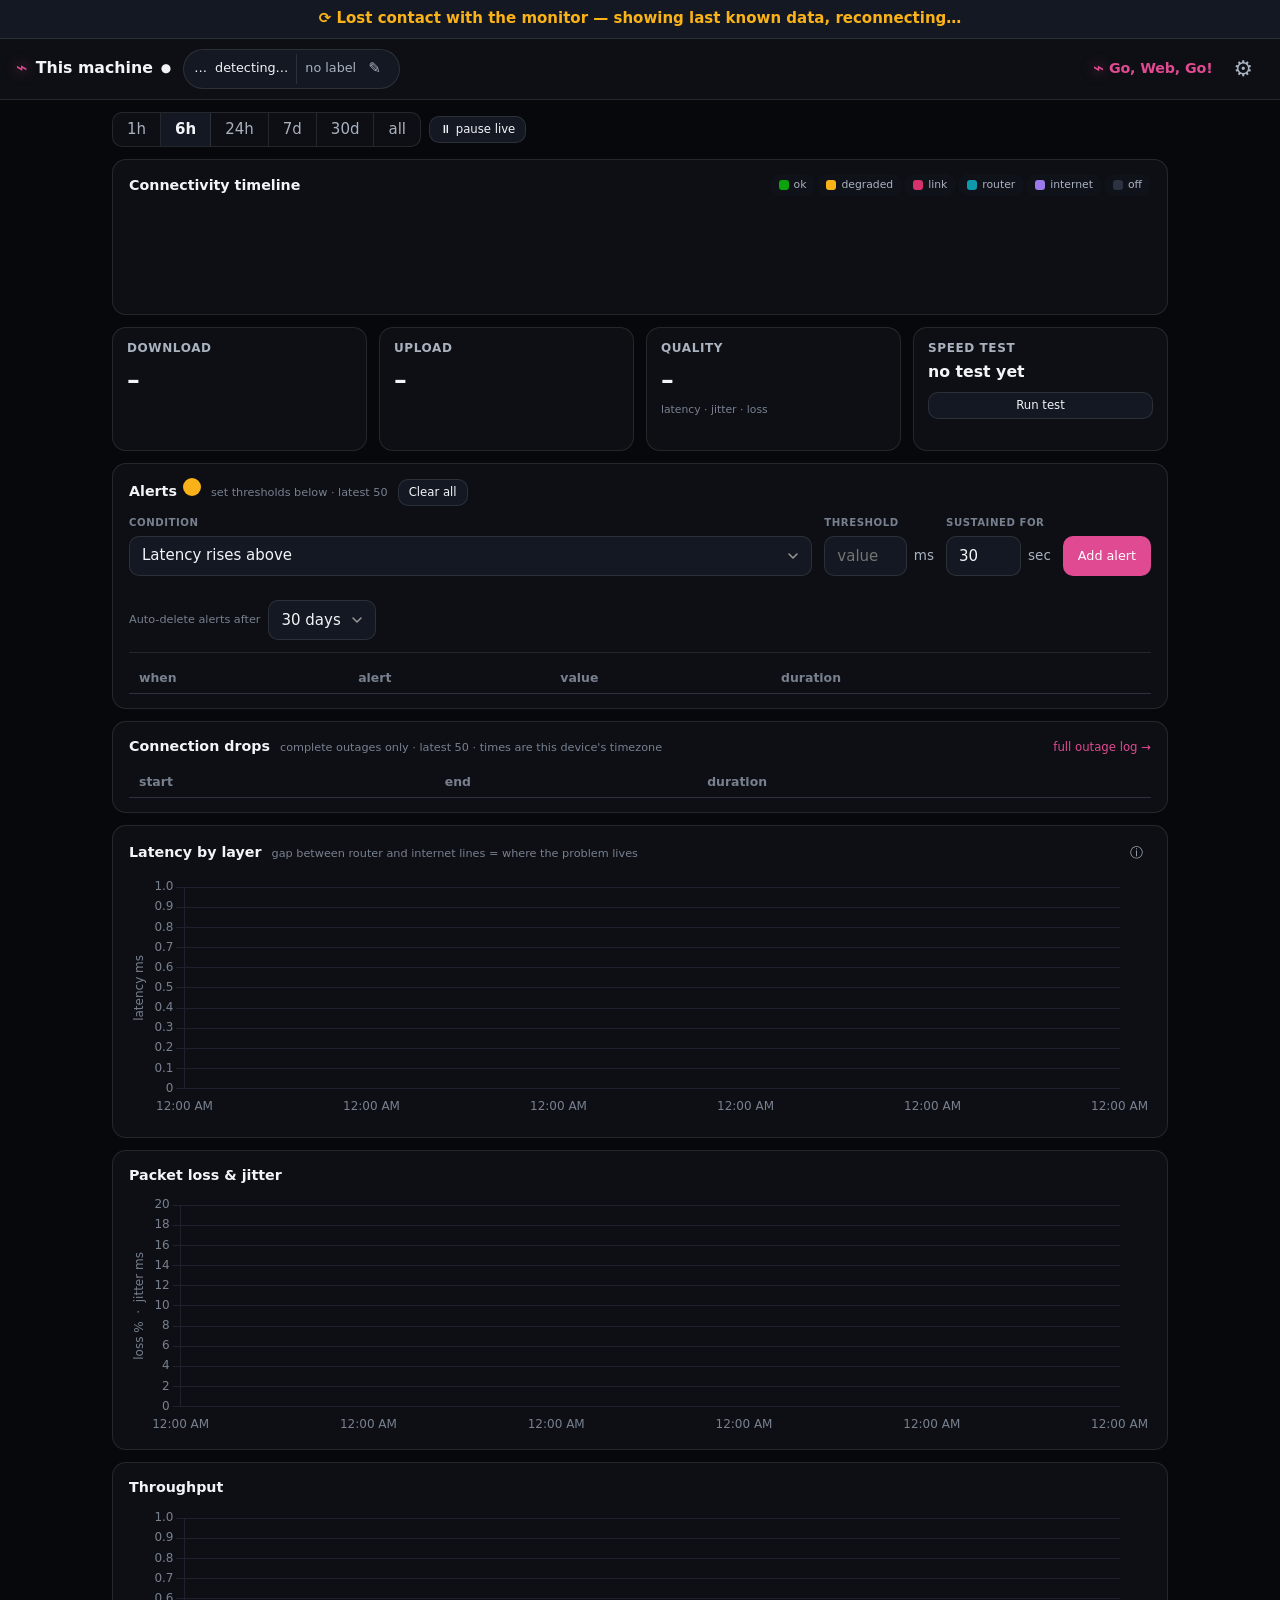
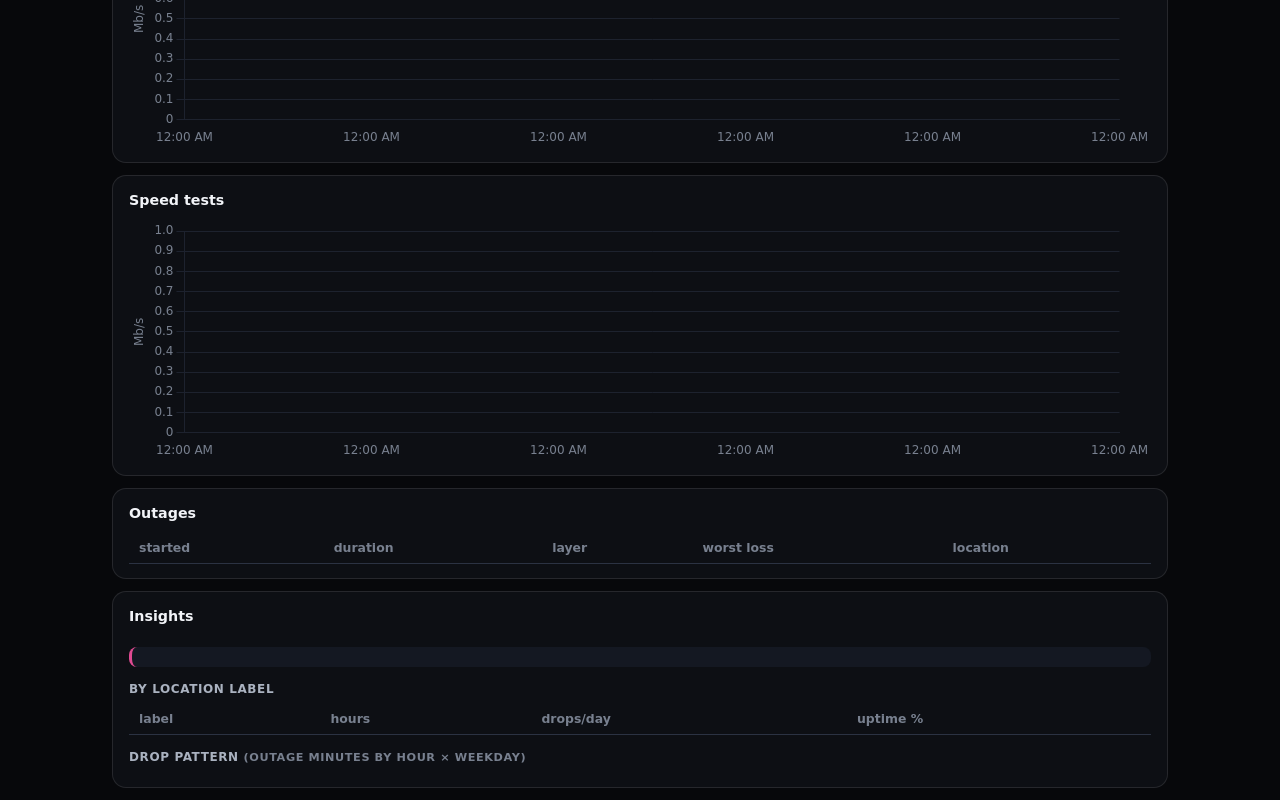
==== static/index.html @ 20418af7 "Go, Web, Go! — home network monitor Self-hosted FastAPI + SQLite monitor with a live SSE dashboard: " ====
<!DOCTYPE html>
<html lang="en">
<head>
<meta charset="utf-8">
<meta name="viewport" content="width=device-width, initial-scale=1">
<title>Go, Web, Go!</title>
<link rel="manifest" href="manifest.webmanifest">
<link rel="icon" id="favicon" href="icon.svg" type="image/svg+xml">
<link rel="stylesheet" href="themes.css?v=2">
<link rel="stylesheet" href="style.css?v=16">
</head>
<body>
<div id="pausedBanner" class="paused-banner" hidden>
  ⏸ Monitoring is <strong>paused</strong> — no data is being recorded.
  <button class="btn btn-small" data-act="resume">Resume</button>
</div>
<div id="reconnectBanner" class="reconnect-banner" hidden>
  ⟳ Lost contact with the monitor — showing last known data, reconnecting…
</div>

<header class="topbar">
  <div class="brand">
    <a class="brand-link" href="index.html" aria-label="Dashboard home">
      <span class="logo" aria-hidden="true">⌁</span>
      <h1 id="machineName">This machine</h1>
    </a>
    <span id="monState" class="mon-state" role="status" aria-live="polite">●</span>
  </div>
  <div class="conn-badge" id="connBadge">
    <span id="connIcon" aria-hidden="true">…</span>
    <span id="connName">detecting…</span>
    <span class="label-chip" id="labelChip">
      <span id="labelText">no label</span>
      <button id="editLabel" class="icon-btn" title="Change location label"
              aria-label="Change location label">✎</button>
    </span>
  </div>
  <div class="top-actions">
    <span class="app-name">Go,&nbsp;Web,&nbsp;Go!</span>
    <select id="peerSwitch" class="peer-switch" hidden
            aria-label="Switch machine"></select>
    <button id="settingsBtn" class="icon-btn" aria-label="Settings">⚙</button>
  </div>
</header>

<main>
  <nav class="rangebar" aria-label="Time range">
    <div class="range-buttons" role="group">
      <button data-range="3600">1h</button>
      <button data-range="21600" class="active">6h</button>
      <button data-range="86400">24h</button>
      <button data-range="604800">7d</button>
      <button data-range="2592000">30d</button>
      <button data-range="all">all</button>
    </div>
    <button id="liveToggle" class="btn btn-small" aria-pressed="true">⏸ pause live</button>
  </nav>

  <section class="card" aria-label="Connectivity timeline">
    <div class="card-head">
      <h2>Connectivity timeline</h2>
      <div class="tl-legend" role="group" aria-label="Timeline key — tap an item for its meaning">
        <button data-tip="Healthy: the internet was reachable."
          ><i class="sw" style="background:var(--ok)"></i>ok</button>
        <button data-tip="Degraded: still connected, but with heavy packet loss or very high latency — calls and games suffer."
          ><i class="sw" style="background:var(--warn)"></i>degraded</button>
        <button data-tip="Link outage: this machine's own connection hardware went down — ethernet cable, dock, adapter, or WiFi radio. Not the ISP's fault."
          ><i class="sw" style="background:var(--lay-link)"></i>link</button>
        <button data-tip="Router outage: the machine's link was fine but your router/LAN stopped answering — reboot the router territory."
          ><i class="sw" style="background:var(--lay-lan)"></i>router</button>
        <button data-tip="Internet outage: your router was fine but nothing beyond it responded — the ISP's problem."
          ><i class="sw" style="background:var(--lay-inet)"></i>internet</button>
        <button data-tip="Off: monitoring was paused or the machine was shut down — no data recorded."
          ><i class="sw" style="background:var(--idle)"></i>off</button>
      </div>
    </div>
    <p id="legendTip" class="legend-tip" role="status" hidden></p>
    <canvas id="timeline" class="timeline" height="64"></canvas>
    <div id="labelBands" class="label-bands" aria-hidden="true"></div>
    <p id="timelineSummary" class="chart-summary"></p>
    <div id="drillin" class="drillin" hidden></div>
  </section>

  <section class="tiles" aria-label="Live status">
    <div class="tile">
      <h3>Download</h3>
      <div class="big" id="dlNow">–</div>
      <canvas class="spark" id="sparkDl" width="220" height="36"></canvas>
    </div>
    <div class="tile">
      <h3>Upload</h3>
      <div class="big" id="ulNow">–</div>
      <canvas class="spark" id="sparkUl" width="220" height="36"></canvas>
    </div>
    <div class="tile">
      <h3>Quality</h3>
      <div class="big" id="quality">–</div>
      <div class="sub" id="qualitySub">latency · jitter · loss</div>
    </div>
    <div class="tile">
      <h3>Speed test</h3>
      <div class="med" id="lastSpeed">no test yet</div>
      <div class="sub" id="lastSpeedSub"></div>
      <button id="runSpeed" class="btn btn-small">Run test</button>
    </div>
  </section>

  <section class="card" aria-label="Alerts">
    <div class="card-head">
      <h2>Alerts<span id="alertBadge" class="alert-badge" hidden></span></h2>
      <span class="hint" id="alertsHint">set thresholds below · latest 50</span>
      <button class="btn btn-small" id="clearAlerts" hidden>Clear all</button>
    </div>
    <div class="alert-config">
      <div class="alert-form" role="group" aria-label="New alert rule">
        <div class="af-field af-metric">
          <label class="af-label" for="alertMetric">Condition</label>
          <select id="alertMetric">
            <option value="latency_ms">Latency rises above</option>
            <option value="loss_pct">Packet loss rises above</option>
            <option value="quality">Quality drops below</option>
            <option value="speedtest_down">Speed-test download below</option>
            <option value="speedtest_up">Speed-test upload below</option>
          </select>
        </div>
        <div class="af-field">
          <label class="af-label" for="alertThreshold">Threshold</label>
          <div class="af-inline">
            <input id="alertThreshold" type="number" min="0" step="any"
                   placeholder="value">
            <span id="alertUnit" class="af-unit">ms</span>
          </div>
        </div>
        <div class="af-field" id="alertForWrap">
          <label class="af-label" for="alertDuration">Sustained for</label>
          <div class="af-inline">
            <input id="alertDuration" type="number" min="0" step="1" value="30">
            <span class="af-unit">sec</span>
          </div>
        </div>
        <button class="btn btn-primary af-add" id="addAlert">Add alert</button>
      </div>
      <p id="alertAddErr" class="err"></p>
      <div id="alertRules" class="alert-rules"></div>
      <div class="row alert-retention-row">
        <label class="hint" for="alertRetention">Auto-delete alerts after</label>
        <select id="alertRetention" aria-label="Alert retention">
          <option value="30">30 days</option>
          <option value="60">60 days</option>
          <option value="90">90 days</option>
          <option value="0">Never</option>
        </select>
      </div>
    </div>
    <div class="table-scroll drops-scroll">
      <table id="alertTable">
        <thead><tr><th>when</th><th>alert</th><th>value</th>
          <th>duration</th><th></th></tr></thead>
        <tbody></tbody>
      </table>
    </div>
  </section>

  <section class="card" aria-label="Connection drop log">
    <div class="card-head">
      <h2>Connection drops</h2>
      <span class="hint">complete outages only · latest 50 · times are this
        device's timezone</span>
      <a class="log-link" href="logs.html">full outage log →</a>
    </div>
    <div class="table-scroll drops-scroll">
      <table id="dropTable">
        <thead><tr><th>start</th><th>end</th><th>duration</th></tr></thead>
        <tbody></tbody>
      </table>
    </div>
  </section>

  <section class="card chart-card">
    <div class="card-head"><h2>Latency by layer</h2>
      <span class="hint">gap between router and internet lines = where the problem lives</span>
      <button id="latInfo" class="icon-btn info-btn" aria-expanded="false"
              aria-label="What do these lines mean?">ⓘ</button>
    </div>
    <div id="latTip" class="legend-tip" hidden>
      Each line is a ping target checked every few seconds, one per network
      layer:<br>
      <strong>router</strong> — your own router, the first hop; trouble here
      means the problem is inside your home (cable, dock, WiFi, router).<br>
      <strong>1.1.1.1 / 8.8.8.8</strong> — Cloudflare's and Google's public
      servers, two independent anchors out on the internet.<br>
      <strong>ISP hop</strong> — the first router <em>past</em> yours, inside
      your ISP's network (found automatically with a traceroute).<br>
      Reading it: lines bunched together = healthy. Internet lines high or
      gapped while the router line stays low = the problem is beyond your
      home, at the ISP.
    </div>
    <div class="chart-wrap"><canvas id="latChart"></canvas></div>
    <p id="latSummary" class="chart-summary"></p>
  </section>

  <section class="card chart-card">
    <div class="card-head"><h2>Packet loss &amp; jitter</h2></div>
    <div class="chart-wrap"><canvas id="lossChart"></canvas></div>
  </section>

  <section class="card chart-card">
    <div class="card-head"><h2>Throughput</h2></div>
    <div class="chart-wrap"><canvas id="tpChart"></canvas></div>
  </section>

  <section class="card chart-card">
    <div class="card-head"><h2>Speed tests</h2></div>
    <div class="chart-wrap"><canvas id="stChart"></canvas></div>
  </section>

  <section class="card">
    <div class="card-head"><h2>Outages</h2></div>
    <div class="table-scroll">
      <table id="outageTable">
        <thead><tr><th>started</th><th>duration</th><th>layer</th>
          <th>worst loss</th><th>location</th></tr></thead>
        <tbody></tbody>
      </table>
    </div>
  </section>

  <section class="card" aria-label="Insights">
    <div class="card-head"><h2>Insights</h2></div>
    <div class="stat-tiles" id="statTiles"></div>
    <p id="verdict" class="verdict"></p>
    <h3 class="sub-h">By location label</h3>
    <div class="table-scroll">
      <table id="labelTable">
        <thead><tr><th>label</th><th>hours</th><th>drops/day</th>
          <th>uptime %</th></tr></thead>
        <tbody></tbody>
      </table>
    </div>
    <h3 class="sub-h">Drop pattern <span class="hint">(outage minutes by hour × weekday)</span></h3>
    <div id="heatmap" class="heatmap" role="img"
         aria-label="Outage heatmap by hour and weekday"></div>
  </section>
</main>

<aside id="drawer" class="drawer" hidden aria-label="Settings">
  <div class="drawer-head">
    <h2>Settings</h2>
    <button id="closeDrawer" class="icon-btn" aria-label="Close settings">✕</button>
  </div>
  <div class="drawer-body">
    <h3>Theme</h3>
    <div class="theme-pick" role="group" aria-label="Theme">
      <button data-theme="neon">Neon Rink</button>
      <button data-theme="midnight">Midnight</button>
      <button data-theme="daylight">Daylight Glow</button>
    </div>
    <h3>Speed unit</h3>
    <div class="row">
      <select id="unitSelect" aria-label="Speed unit">
        <option value="Kbps">Kbps (kilobits/s)</option>
        <option value="Mbps">Mbps (megabits/s)</option>
        <option value="Gbps">Gbps (gigabits/s)</option>
      </select>
      <span class="hint">used for every speed shown</span>
    </div>
    <h3>Monitoring</h3>
    <div class="row">
      <button class="btn" id="monToggle" aria-live="polite">…</button>
    </div>
    <h3>Add a note</h3>
    <div class="row">
      <input id="noteText" type="text" maxlength="500"
             placeholder="e.g. swapped ethernet cable">
      <button class="btn" id="addNote">Add</button>
    </div>
    <h3>Export</h3>
    <div class="row">
      <a class="btn" id="expOutages" href="#" download>Outages CSV</a>
      <a class="btn" id="expSpeed" href="#" download>Speedtests CSV</a>
      <a class="btn" id="expPings" href="#" download>Pings CSV</a>
    </div>
    <h3>Security</h3>
    <div id="securityPanel" class="diag">checking…</div>
    <div class="row" id="securityActions">
      <button class="btn" id="changePin">Change passcode</button>
      <button class="btn" id="toggleAuth">…</button>
    </div>
    <p class="fineprint" id="securityMsg" role="status" aria-live="polite"></p>
    <h3>Diagnostics</h3>
    <div id="diagPanel" class="diag">checking adapter…</div>
    <h3>Danger zone</h3>
    <div class="row">
      <button class="btn btn-danger" id="clearData">Clear data in current
        range…</button>
    </div>
    <p class="fineprint" id="drawerFoot"></p>
  </div>
</aside>

<dialog id="labelDlg">
  <form method="dialog" id="labelForm">
    <h2>Where / how is this machine connected?</h2>
    <p class="fineprint">The label anchors to <strong>now</strong>: everything
      recorded from this moment on is tagged with it, until you set a
      different one. Past data keeps the label it was recorded under.</p>
    <p class="fineprint" id="labelCurrent"></p>
    <input id="labelInput" type="text" maxlength="80"
           placeholder="e.g. ethernet via dock in bedroom" required>
    <div id="labelQuick" class="quick-labels"></div>
    <div class="row">
      <button type="button" class="btn" data-dismiss>Cancel</button>
      <button class="btn btn-primary" value="ok">Set label</button>
    </div>
  </form>
</dialog>

<dialog id="loginDlg">
  <form method="dialog" id="loginForm">
    <h2>Enter passcode</h2>
    <p class="fineprint">This dashboard is passcode-protected. Enter the
      passcode to continue.</p>
    <input id="pin" type="password" inputmode="numeric" pattern="[0-9]*"
           autocomplete="current-password" placeholder="passcode" required>
    <p id="loginErr" class="err" role="alert"></p>
    <div class="row">
      <button class="btn btn-primary" id="loginGo" value="ok">Unlock</button>
    </div>
  </form>
</dialog>

<dialog id="pinDlg">
  <form method="dialog" id="pinForm">
    <h2 id="pinTitle">Change passcode</h2>
    <p class="fineprint" id="pinHint"></p>
    <input id="pinCurrent" type="password" inputmode="numeric" pattern="[0-9]*"
           placeholder="current passcode" hidden>
    <input id="pinNew" type="password" inputmode="numeric" pattern="[0-9]*"
           placeholder="new passcode (4+ digits)" required>
    <p id="pinErr" class="err" role="alert"></p>
    <div class="row">
      <button type="button" class="btn" data-dismiss>Cancel</button>
      <button class="btn btn-primary" id="pinGo" value="ok">Save</button>
    </div>
  </form>
</dialog>

<script src="chart.umd.js"></script>
<script src="favicon.js?v=2"></script>
<script src="app.js?v=15"></script>
</body>
</html>
---- static/themes.css ----
/* Three themes as CSS custom properties. Series palettes were validated with
   the dataviz six-checks script against each theme's own chart surface
   (lightness band, chroma floor, adjacent-pair CVD ΔE, 3:1 contrast). Series
   colors follow the entity: 1=router, 2=1.1.1.1, 3=8.8.8.8, 4=ISP hop,
   5=download, 6=upload. Status colors are reserved for states and never
   reused as series. */

:root, :root[data-theme="neon"] {
  color-scheme: dark;
  --page: #07080b;
  --surface: #0d0f14;
  --surface-2: #141822;
  --ink: #f2f4f8;
  --ink-2: #aab2c0;
  --muted: #78808f;
  --grid: #1d222e;
  --baseline: #2b3242;
  --border: rgba(255,255,255,0.10);
  --accent: #e04a92;

  --series-1: #2196d9;  /* router */
  --series-2: #e06a2b;  /* 1.1.1.1 */
  --series-3: #10a659;  /* 8.8.8.8 */
  --series-4: #e04a92;  /* ISP hop */
  --series-5: #b98a00;  /* download */
  --series-6: #9a79ea;  /* upload */

  --ok: #0ca30c;
  --warn: #fab219;
  --serious: #ec835a;
  --crit: #d03b3b;
  /* outage layer identities — deliberately away from the green/amber/red
     quality ramp (CVD-checked as a set with --ok/--warn) */
  --lay-link: #d6336c;  /* link outage: cable/dock/adapter/WiFi */
  --lay-lan: #1098ad;   /* router/LAN outage */
  --lay-inet: #9a79ea;  /* internet (ISP) outage */
  --idle: #2b3242;      /* not monitoring */
  --glow: 0 0 14px;
  /* scrollbar tint (Firefox solid fallback); recomputes per theme */
  --scrollbar: color-mix(in srgb, var(--accent) 55%, var(--page));
}

:root[data-theme="midnight"] {
  color-scheme: dark;
  --page: #0c0f1a;
  --surface: #141826;
  --surface-2: #1b2033;
  --ink: #e8ebf4;
  --ink-2: #a7aec4;
  --muted: #767d95;
  --grid: #222741;
  --baseline: #303755;
  --border: rgba(255,255,255,0.09);
  --accent: #5a7de0;

  --series-1: #28a396;
  --series-2: #5a7de0;
  --series-3: #b8892b;
  --series-4: #c76f8d;
  --series-5: #8f7fd6;
  --series-6: #4e9e5f;

  --ok: #0ca30c;
  --warn: #fab219;
  --serious: #ec835a;
  --crit: #d03b3b;
  --lay-link: #d6336c;
  --lay-lan: #279fb5;
  --lay-inet: #8f7fd6;
  --idle: #303755;
  --glow: none;
}

:root[data-theme="daylight"] {
  color-scheme: light;
  --page: #f4f2ec;
  --surface: #fdfbf7;
  --surface-2: #f1eee6;
  --ink: #17181c;
  --ink-2: #4d4f58;
  --muted: #85878f;
  --grid: #e6e3d9;
  --baseline: #c9c6bb;
  --border: rgba(20,20,25,0.12);
  --accent: #d63384;

  --series-1: #2a78d6;
  --series-2: #c4501b;
  --series-3: #0e8a4d;
  --series-4: #d63384;
  --series-5: #a06b00;
  --series-6: #7048c9;

  --ok: #0a8a0a;
  --warn: #c98500;
  --serious: #cf5a2a;
  --crit: #d03b3b;
  --lay-link: #c2255c;
  --lay-lan: #0b7285;
  --lay-inet: #7048c9;
  --idle: #d8d5ca;
  --glow: none;
}

@media (prefers-reduced-motion: reduce) {
  * { animation: none !important; transition: none !important; }
}
---- static/style.css ----
* { box-sizing: border-box; margin: 0; }

/* scrollbars: neon gradient, blended into the theme instead of Windows
   gray. Chrome/Edge get the gradient via ::-webkit-scrollbar; Firefox
   can't gradient scrollbars, so it gets a solid neon tint instead —
   setting scrollbar-color in Chrome would disable the gradient, hence
   the @supports split. */
@supports not selector(::-webkit-scrollbar) {
  html { scrollbar-color: var(--scrollbar) var(--page);
    scrollbar-width: thin; }
  .table-scroll, .drawer { scrollbar-color: var(--scrollbar) transparent;
    scrollbar-width: thin; }
}
::-webkit-scrollbar { width: 10px; height: 10px; }
::-webkit-scrollbar-track { background: transparent; }
::-webkit-scrollbar-thumb {
  background: linear-gradient(180deg, var(--accent),
                              var(--series-3)) padding-box;
  border-radius: 6px; border: 2px solid transparent;
}
::-webkit-scrollbar-thumb:horizontal {
  background: linear-gradient(90deg, var(--accent),
                              var(--series-3)) padding-box;
  border-radius: 6px; border: 2px solid transparent;
}
::-webkit-scrollbar-thumb:hover { background: var(--accent); }
::-webkit-scrollbar-corner { background: transparent; }

html { font: 15px/1.45 system-ui, -apple-system, "Segoe UI", sans-serif; }
body { background: var(--page); color: var(--ink); min-height: 100vh; }
h1 { font-size: 1.05rem; font-weight: 650; }
h2 { font-size: 0.95rem; font-weight: 650; }
h3 { font-size: 0.8rem; font-weight: 600; color: var(--ink-2);
     text-transform: uppercase; letter-spacing: 0.05em; }
button { font: inherit; color: inherit; cursor: pointer;
  -webkit-user-select: none; user-select: none; }
button:disabled { cursor: not-allowed; }

/* ------------------------------------------------------------- banners */
.paused-banner, .reconnect-banner {
  position: sticky; top: 0; z-index: 50; padding: 8px 16px;
  text-align: center; font-weight: 600;
}
.paused-banner { background: var(--warn); color: #1a1400; }
.reconnect-banner { background: var(--surface-2); color: var(--warn);
  border-bottom: 1px solid var(--border); }

/* ------------------------------------------------------------- topbar */
.topbar {
  display: flex; align-items: center; gap: 12px; flex-wrap: wrap;
  padding: 10px 16px; background: var(--surface);
  border-bottom: 1px solid var(--border);
  position: sticky; top: 0; z-index: 40;
  /* arrow cursor over non-interactive header text — links/buttons set
     their own pointer, so only clickable things invite clicking */
  cursor: default;
}
.brand { display: flex; align-items: center; gap: 8px; }
.brand-link { display: flex; align-items: center; gap: 8px;
  text-decoration: none; color: inherit; cursor: pointer;
  border-radius: 8px; }
.brand-link:hover .logo { filter: brightness(1.25); }
.brand-link:hover h1 { color: var(--accent); }
.logo { color: var(--accent); font-size: 1.3rem;
        text-shadow: var(--glow) var(--accent); }
.mon-state { font-size: 0.8rem; }
.mon-state.rec { color: var(--ok); }
.mon-state.paused { color: var(--warn); }
.conn-badge {
  display: flex; align-items: center; gap: 8px; padding: 4px 10px;
  background: var(--surface-2); border: 1px solid var(--border);
  border-radius: 999px; font-size: 0.85rem; min-width: 0;
}
.conn-badge.down { outline: 2px solid var(--crit); }
#connName { white-space: nowrap; overflow: hidden; text-overflow: ellipsis;
  min-width: 0; }
.label-chip { display: inline-flex; align-items: center; gap: 4px;
  color: var(--ink-2); border-left: 1px solid var(--border);
  padding-left: 8px; min-width: 0; }
#labelText { overflow: hidden; text-overflow: ellipsis;
  white-space: nowrap; max-width: 28ch; }
.top-actions { margin-left: auto; display: flex; align-items: center;
  gap: 10px; }
/* app wordmark — the accent color in every theme, so it reads as the brand
   and stands apart from the machine name (which is primary ink) */
.app-name { font-weight: 700; font-size: 0.95rem; color: var(--accent);
  letter-spacing: -0.01em; white-space: nowrap;
  display: inline-flex; align-items: center; gap: 5px; }
.app-name::before { content: "⌁"; font-size: 1.3em; line-height: 1;
  text-shadow: var(--glow) var(--accent); }
.peer-switch { background: var(--surface-2); color: var(--ink);
  border: 1px solid var(--border); border-radius: 8px; padding: 4px 8px; }

.icon-btn {
  background: none; border: none; cursor: pointer; color: var(--ink-2);
  font-size: 1rem; padding: 4px 8px; border-radius: 8px;
}
.icon-btn:hover { background: var(--surface-2); color: var(--ink); }
#settingsBtn { font-size: 1.45rem; line-height: 1; padding: 6px 11px; }
#settingsBtn:hover { color: var(--accent);
  text-shadow: var(--glow) var(--accent); }

/* Small screens: two tidy rows — identity bar (machine + app + settings) on
   top, the connection badge full-width below. The "recording" word collapses
   to just its status dot so the top row stays uncrowded. */
@media (max-width: 640px) {
  .topbar { padding: 10px 12px; column-gap: 8px; row-gap: 8px; }
  #machineName { max-width: 40vw; overflow: hidden;
    text-overflow: ellipsis; white-space: nowrap; }
  .mon-txt { display: none; }
  .conn-badge { order: 3; width: 100%; }
}
@media (max-width: 400px) {
  .app-name { font-size: 0.86rem; }
}
.icon-btn:focus-visible, button:focus-visible, a:focus-visible,
input:focus-visible, select:focus-visible {
  outline: 2px solid var(--accent); outline-offset: 2px;
}

/* ------------------------------------------------------------- layout */
main { max-width: 1080px; margin: 0 auto; padding: 12px;
       display: flex; flex-direction: column; gap: 12px; }

.rangebar { display: flex; align-items: center; gap: 8px; }
.range-buttons { display: flex; border: 1px solid var(--border);
  border-radius: 10px; overflow: hidden; background: var(--surface); }
.range-buttons button {
  border: none; background: none; padding: 6px 14px; cursor: pointer;
  color: var(--ink-2); border-right: 1px solid var(--border);
}
.range-buttons button:last-child { border-right: none; }
.range-buttons button.active { background: var(--surface-2);
  color: var(--ink); font-weight: 650; }

.card {
  background: var(--surface); border: 1px solid var(--border);
  border-radius: 14px; padding: 14px 16px;
}
.card-head { display: flex; align-items: baseline; gap: 10px;
  flex-wrap: wrap; margin-bottom: 10px; }
.hint { color: var(--muted); font-size: 0.75rem; }

/* ------------------------------------------------------------- timeline */
.timeline { width: 100%; height: 64px; display: block; border-radius: 6px;
            cursor: pointer; }
.tl-legend { display: flex; gap: 2px; font-size: 0.72rem;
  color: var(--ink-2); margin-left: auto; flex-wrap: wrap; }
.tl-legend button { display: inline-flex; align-items: center; gap: 5px;
  background: color-mix(in srgb, var(--surface-2) 45%, transparent);
  border: 1px solid transparent; border-radius: 999px;
  padding: 2px 8px; color: var(--ink-2); font-size: 0.72rem;
  cursor: pointer; }
.tl-legend button:hover,
.tl-legend button[aria-expanded="true"] {
  background: var(--surface-2); border-color: var(--accent);
  color: var(--ink); }
.tl-legend .sw { display: inline-block; width: 10px; height: 10px;
  border-radius: 3px; }
.legend-tip { background: var(--surface-2); border: 1px solid var(--border);
  border-radius: 10px; padding: 8px 12px; font-size: 0.78rem;
  color: var(--ink-2); margin-bottom: 8px; }
.label-bands { position: relative; height: 20px; margin-top: 4px; }
.label-band { position: absolute; top: 0; height: 18px; overflow: hidden;
  font-size: 0.68rem; color: var(--ink-2); white-space: nowrap;
  border-left: 2px solid var(--baseline); padding: 1px 4px;
  background: var(--surface-2); border-radius: 0 6px 6px 0;
  text-overflow: ellipsis; }
.chart-summary { color: var(--ink-2); font-size: 0.78rem; margin-top: 6px; }
.drillin { margin-top: 10px; padding: 10px 12px; border-radius: 10px;
  background: var(--surface-2); border: 1px solid var(--border);
  font-size: 0.85rem; }
.drillin h4 { margin-bottom: 4px; }
.drillin .hops { font-family: ui-monospace, Consolas, monospace;
  font-size: 0.75rem; white-space: pre; overflow-x: auto; display: block;
  margin-top: 6px; color: var(--ink-2); }

/* ------------------------------------------------------------- tiles */
.tiles { display: grid; gap: 12px;
  grid-template-columns: repeat(auto-fit, minmax(160px, 1fr)); }
.tile { background: var(--surface); border: 1px solid var(--border);
  border-radius: 14px; padding: 12px 14px; min-height: 118px;
  display: flex; flex-direction: column; gap: 4px; }
.tile .big { font-size: 1.7rem; font-weight: 700;
  font-variant-numeric: tabular-nums; min-height: 2.4rem; }
.tile .big small { font-size: 0.9rem; font-weight: 500; color: var(--ink-2); }
.tile .med { font-size: 1.05rem; font-weight: 650;
  font-variant-numeric: tabular-nums; }
.tile .sub { color: var(--muted); font-size: 0.72rem; }
.spark { width: 100%; height: 36px; margin-top: auto; }
#quality.good { color: var(--ok); }
#quality.meh { color: var(--warn); }
#quality.bad { color: var(--crit); }

/* ------------------------------------------------------------- alerts */
.alert-config { border-bottom: 1px solid var(--border);
  padding-bottom: 12px; margin-bottom: 10px; }
/* labeled add-rule form: each control has a micro-label above it */
.alert-form { display: flex; flex-wrap: wrap; align-items: flex-end;
  gap: 12px; }
.af-field { display: flex; flex-direction: column; gap: 5px; min-width: 0; }
.af-metric { flex: 1 1 240px; }
.af-label { font-size: 0.68rem; text-transform: uppercase;
  letter-spacing: 0.05em; font-weight: 600; color: var(--muted); }
.af-inline { display: flex; align-items: center; gap: 7px; }
.af-unit { color: var(--ink-2); font-size: 0.9rem; white-space: nowrap; }

/* shared control look: bordered box, 40px tall, stands clear of the card */
.alert-form input[type=number],
.alert-config select, .drawer-body select {
  height: 40px; box-sizing: border-box;
  background-color: var(--surface-2); color: var(--ink); font: inherit;
  border: 1px solid var(--border); border-radius: 10px; }
.alert-form input[type=number] { padding: 0 12px; width: 5.5rem; }
#alertDuration { width: 5rem; }
.alert-form input[type=number]:hover,
.alert-config select:hover, .drawer-body select:hover {
  border-color: var(--accent); }
/* hide number spinners so multi-digit values fit predictably */
.alert-form input[type=number] { -moz-appearance: textfield; }
.alert-form input[type=number]::-webkit-inner-spin-button,
.alert-form input[type=number]::-webkit-outer-spin-button {
  -webkit-appearance: none; margin: 0; }

/* themed native <select>: custom box + chevron, keeps accessibility */
.alert-config select, .drawer-body select {
  appearance: none; -webkit-appearance: none;
  padding: 0 34px 0 12px; cursor: pointer; max-width: 100%;
  background-repeat: no-repeat; background-position: right 12px center;
  background-size: 12px;
  background-image: url("data:image/svg+xml,%3Csvg xmlns='http://www.w3.org/2000/svg' viewBox='0 0 12 12'%3E%3Cpath d='M2 4l4 4 4-4' fill='none' stroke='%23949494' stroke-width='1.6' stroke-linecap='round' stroke-linejoin='round'/%3E%3C/svg%3E"); }
.af-metric select { width: 100%; }
.af-add { height: 40px; }
.alert-retention-row { align-items: center; margin-top: 10px; }

@media (max-width: 560px) {
  .alert-form { flex-direction: column; align-items: stretch; }
  .af-field, .af-add { width: 100%; }
  .af-inline { width: 100%; }
  .alert-form input[type=number] { flex: 1 1 auto; width: 100%; }
}
.alert-rules { display: flex; flex-direction: column; gap: 4px;
  margin: 8px 0; }
.alert-rules:empty { margin: 0; }
.alert-rule { display: flex; align-items: center; gap: 8px;
  background: var(--surface-2); border-radius: 8px; padding: 5px 10px;
  font-size: 0.8rem; }
.alert-rule .x { margin-left: auto; cursor: pointer; color: var(--muted);
  background: none; border: none; font-size: 1rem; padding: 0 4px; }
.alert-rule .x:hover { color: var(--crit); }
.alert-badge { display: inline-flex; align-items: center; justify-content:
  center; min-width: 18px; height: 18px; padding: 0 5px; border-radius: 999px;
  background: var(--warn); color: #1a1400; font-size: 0.7rem; font-weight: 700;
  margin-left: 6px; }
td .row-x { background: none; border: none; cursor: pointer;
  color: var(--muted); font-size: 0.95rem; padding: 0 4px; }
td .row-x:hover { color: var(--crit); }

/* ------------------------------------------------------------- drop log */
.drops-scroll { max-height: 230px; }
.log-link { margin-left: auto; font-size: 0.78rem; color: var(--accent);
  text-decoration: none; }
.log-link:hover { text-decoration: underline; }

/* ------------------------------------------------------------- charts */
.chart-wrap { position: relative; height: 240px; }
@media (max-width: 560px) { .chart-wrap { height: 200px; } }

/* ------------------------------------------------------------- tables */
.table-scroll { overflow-x: auto; max-height: 300px; overflow-y: auto; }
table { border-collapse: collapse; width: 100%; font-size: 0.83rem; }
th { text-align: left; color: var(--muted); font-weight: 600;
  padding: 6px 10px; border-bottom: 1px solid var(--baseline);
  position: sticky; top: 0; background: var(--surface); }
td { padding: 6px 10px; border-bottom: 1px solid var(--grid);
  font-variant-numeric: tabular-nums; }
tr.clickable { cursor: pointer; }
tr.clickable:hover td { background: var(--surface-2); }
.layer-chip { display: inline-flex; align-items: center; gap: 5px;
  font-size: 0.75rem; padding: 1px 8px; border-radius: 999px;
  border: 1px solid var(--border); background: var(--surface-2); }
.layer-chip .sw { width: 8px; height: 8px; border-radius: 50%; }

/* ------------------------------------------------------------- insights */
.stat-tiles { display: grid; gap: 10px; margin-bottom: 10px;
  grid-template-columns: repeat(auto-fit, minmax(130px, 1fr)); }
.stat { background: var(--surface-2); border-radius: 10px; padding: 10px;
  min-height: 68px; }
.stat .v { font-size: 1.25rem; font-weight: 700;
  font-variant-numeric: tabular-nums; }
.stat .k { color: var(--muted); font-size: 0.72rem; }
.verdict { background: var(--surface-2); border-left: 3px solid var(--accent);
  padding: 10px 12px; border-radius: 8px; font-size: 0.9rem; margin: 8px 0; }
.sub-h { margin: 14px 0 6px; }

.heatmap { display: grid; grid-template-columns: 34px repeat(24, 1fr);
  gap: 2px; font-size: 0.62rem; color: var(--muted); }
.heatmap .hm-cell { aspect-ratio: 1; border-radius: 2px;
  background: var(--surface-2); min-width: 8px; }
.heatmap .hm-lab { display: flex; align-items: center; }
.heatmap .hm-hour { text-align: center; }

/* ------------------------------------------------------------- drawer */
.drawer { position: fixed; top: 0; right: 0; bottom: 0; width: min(360px, 92vw);
  background: var(--surface); border-left: 1px solid var(--border);
  z-index: 60; overflow-y: auto; box-shadow: -8px 0 30px rgba(0,0,0,0.35); }
.drawer-head { display: flex; justify-content: space-between;
  align-items: center; padding: 14px 16px;
  border-bottom: 1px solid var(--border); }
.drawer-body { padding: 14px 16px; display: flex; flex-direction: column;
  gap: 10px; }
.drawer-body h3 { margin-top: 10px; }
.row { display: flex; gap: 8px; flex-wrap: wrap; align-items: center; }
.row input[type=text] { flex: 1; min-width: 120px; }

.theme-pick { display: flex; gap: 8px; flex-wrap: wrap; }
.theme-pick button { padding: 6px 12px; border-radius: 10px; cursor: pointer;
  border: 1px solid var(--border); background: var(--surface-2); }
.theme-pick button.active { border-color: var(--accent);
  box-shadow: 0 0 0 1px var(--accent); }

.diag { background: var(--surface-2); border-radius: 10px; padding: 10px;
  font-size: 0.8rem; color: var(--ink-2); }
.diag .warn { color: var(--warn); font-weight: 600; }
.fineprint { color: var(--muted); font-size: 0.72rem; }

/* ------------------------------------------------------------- controls */
.btn { display: inline-block; padding: 7px 14px; border-radius: 10px;
  border: 1px solid var(--border); background: var(--surface-2);
  cursor: pointer; text-decoration: none; color: var(--ink);
  font-size: 0.85rem; }
.btn:hover { border-color: var(--accent); }
.btn-primary { background: var(--accent); color: #fff;
  border-color: transparent; }
.btn-small { padding: 4px 10px; font-size: 0.78rem; }
.btn-danger { border-color: var(--crit); color: var(--crit); }
.btn[disabled] { opacity: 0.5; cursor: not-allowed; }

/* loading feedback: spinner injected by withBusy() while an action runs */
.spin { width: 12px; height: 12px; border-radius: 50%; flex: none;
  display: inline-block; vertical-align: -2px; margin-right: 6px;
  border: 2px solid color-mix(in srgb, currentColor 25%, transparent);
  border-top-color: currentColor; animation: spin 0.7s linear infinite; }
@keyframes spin { to { transform: rotate(360deg); } }
[aria-busy="true"] { opacity: 0.75; pointer-events: none; }

.info-btn { font-size: 0.85rem; margin-left: auto; }
.info-btn[aria-expanded="true"] { color: var(--accent); }

input[type=text], input[type=password], input[type=number],
.drawer-body select {
  background: var(--surface-2); border: 1px solid var(--border);
  color: var(--ink); border-radius: 10px; padding: 8px 10px; font: inherit;
}
.drawer-body select { cursor: pointer; }

/* margin:auto restores centering that the `* { margin:0 }` reset removes */
dialog { background: var(--surface); color: var(--ink); margin: auto;
  border: 1px solid color-mix(in srgb, var(--accent) 45%, var(--border));
  border-radius: 14px; padding: 18px; width: min(400px, 92vw);
  box-shadow: 0 18px 60px rgba(0, 0, 0, 0.55); }
dialog::backdrop { background: rgba(0, 0, 0, 0.65);
  backdrop-filter: blur(3px); }
dialog h2 { margin-bottom: 8px; }
dialog input { width: 100%; margin: 10px 0; }
dialog .row { justify-content: flex-end; }
.err { color: var(--crit); font-size: 0.8rem; min-height: 1.2em; }
.quick-labels { display: flex; gap: 6px; flex-wrap: wrap; }
.quick-labels button { font-size: 0.75rem; padding: 3px 10px;
  border-radius: 999px; border: 1px solid var(--border);
  background: var(--surface-2); cursor: pointer; }
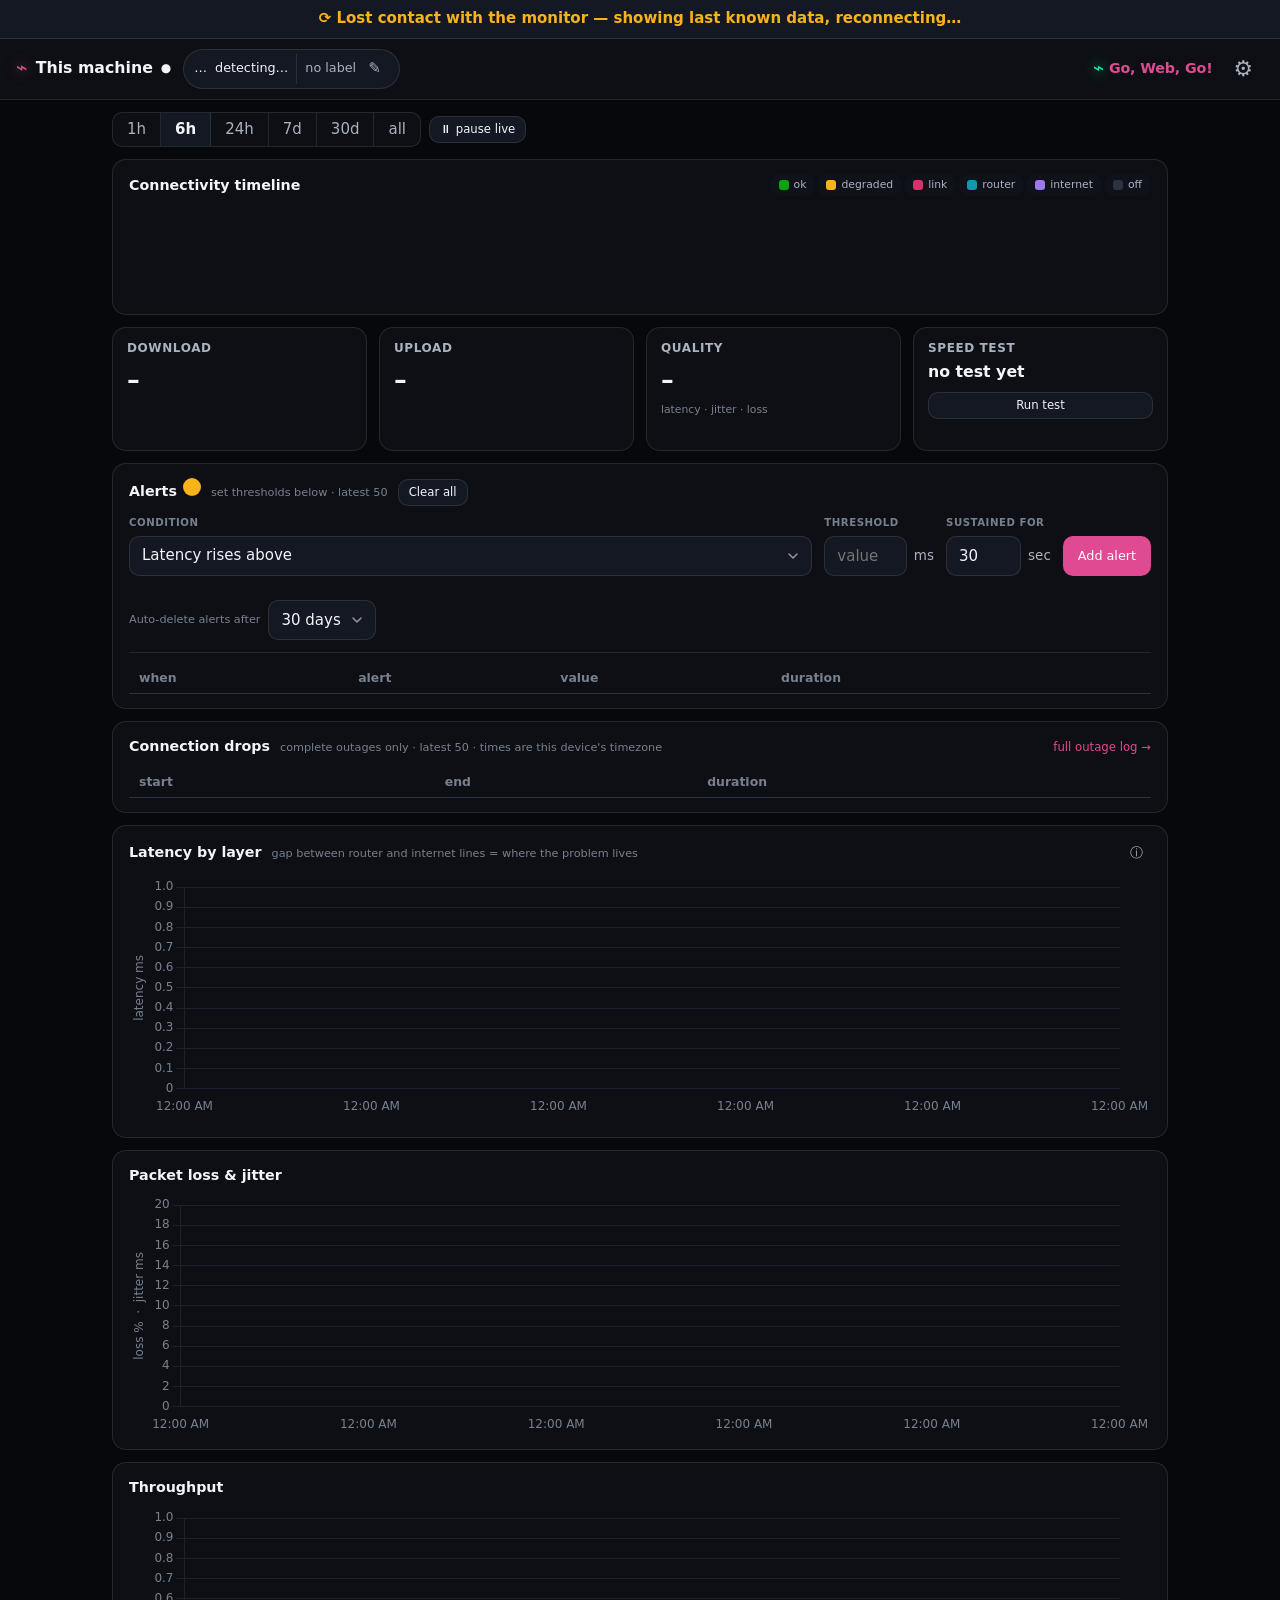
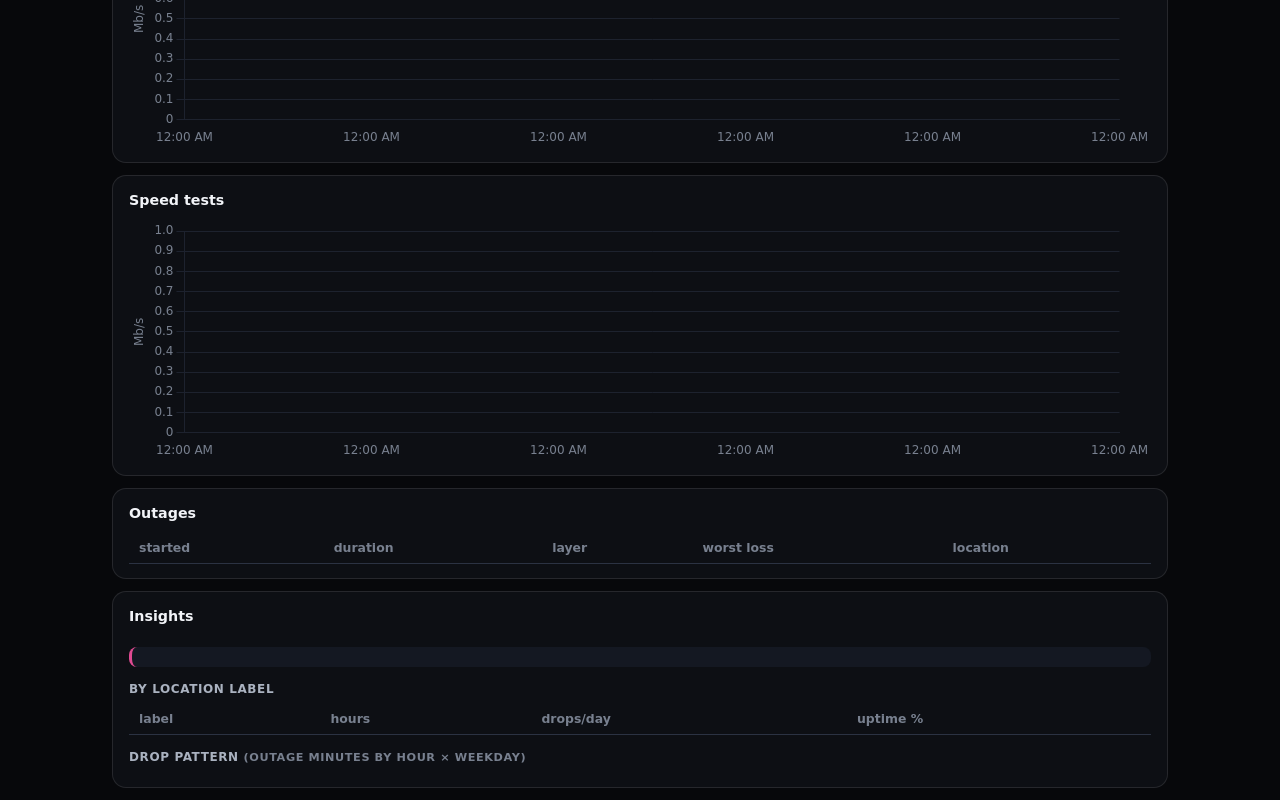
==== commit d3bcbaa6: "icon color updated" ====
--- a/static/index.html
+++ b/static/index.html
@@ -6,8 +6,8 @@
 <title>Go, Web, Go!</title>
 <link rel="manifest" href="manifest.webmanifest">
 <link rel="icon" id="favicon" href="icon.svg" type="image/svg+xml">
-<link rel="stylesheet" href="themes.css?v=2">
-<link rel="stylesheet" href="style.css?v=16">
+<link rel="stylesheet" href="themes.css?v=3">
+<link rel="stylesheet" href="style.css?v=17">
 </head>
 <body>
 <div id="pausedBanner" class="paused-banner" hidden>
--- a/static/themes.css
+++ b/static/themes.css
@@ -17,6 +17,7 @@
   --baseline: #2b3242;
   --border: rgba(255,255,255,0.10);
   --accent: #e04a92;
+  --logo: #22e0a3;   /* app-mark: neon green-teal, complements the pink */
 
   --series-1: #2196d9;  /* router */
   --series-2: #e06a2b;  /* 1.1.1.1 */
@@ -52,6 +53,7 @@
   --baseline: #303755;
   --border: rgba(255,255,255,0.09);
   --accent: #5a7de0;
+  --logo: #3fb8ad;   /* app-mark: aqua, coordinates with the indigo */
 
   --series-1: #28a396;
   --series-2: #5a7de0;
@@ -83,6 +85,7 @@
   --baseline: #c9c6bb;
   --border: rgba(20,20,25,0.12);
   --accent: #d63384;
+  --logo: #0f766e;   /* app-mark: deep teal, reads on the light surface */
 
   --series-1: #2a78d6;
   --series-2: #c4501b;
--- a/static/style.css
+++ b/static/style.css
@@ -87,7 +87,7 @@
   letter-spacing: -0.01em; white-space: nowrap;
   display: inline-flex; align-items: center; gap: 5px; }
 .app-name::before { content: "⌁"; font-size: 1.3em; line-height: 1;
-  text-shadow: var(--glow) var(--accent); }
+  color: var(--logo); text-shadow: var(--glow) var(--logo); }
 .peer-switch { background: var(--surface-2); color: var(--ink);
   border: 1px solid var(--border); border-radius: 8px; padding: 4px 8px; }
 
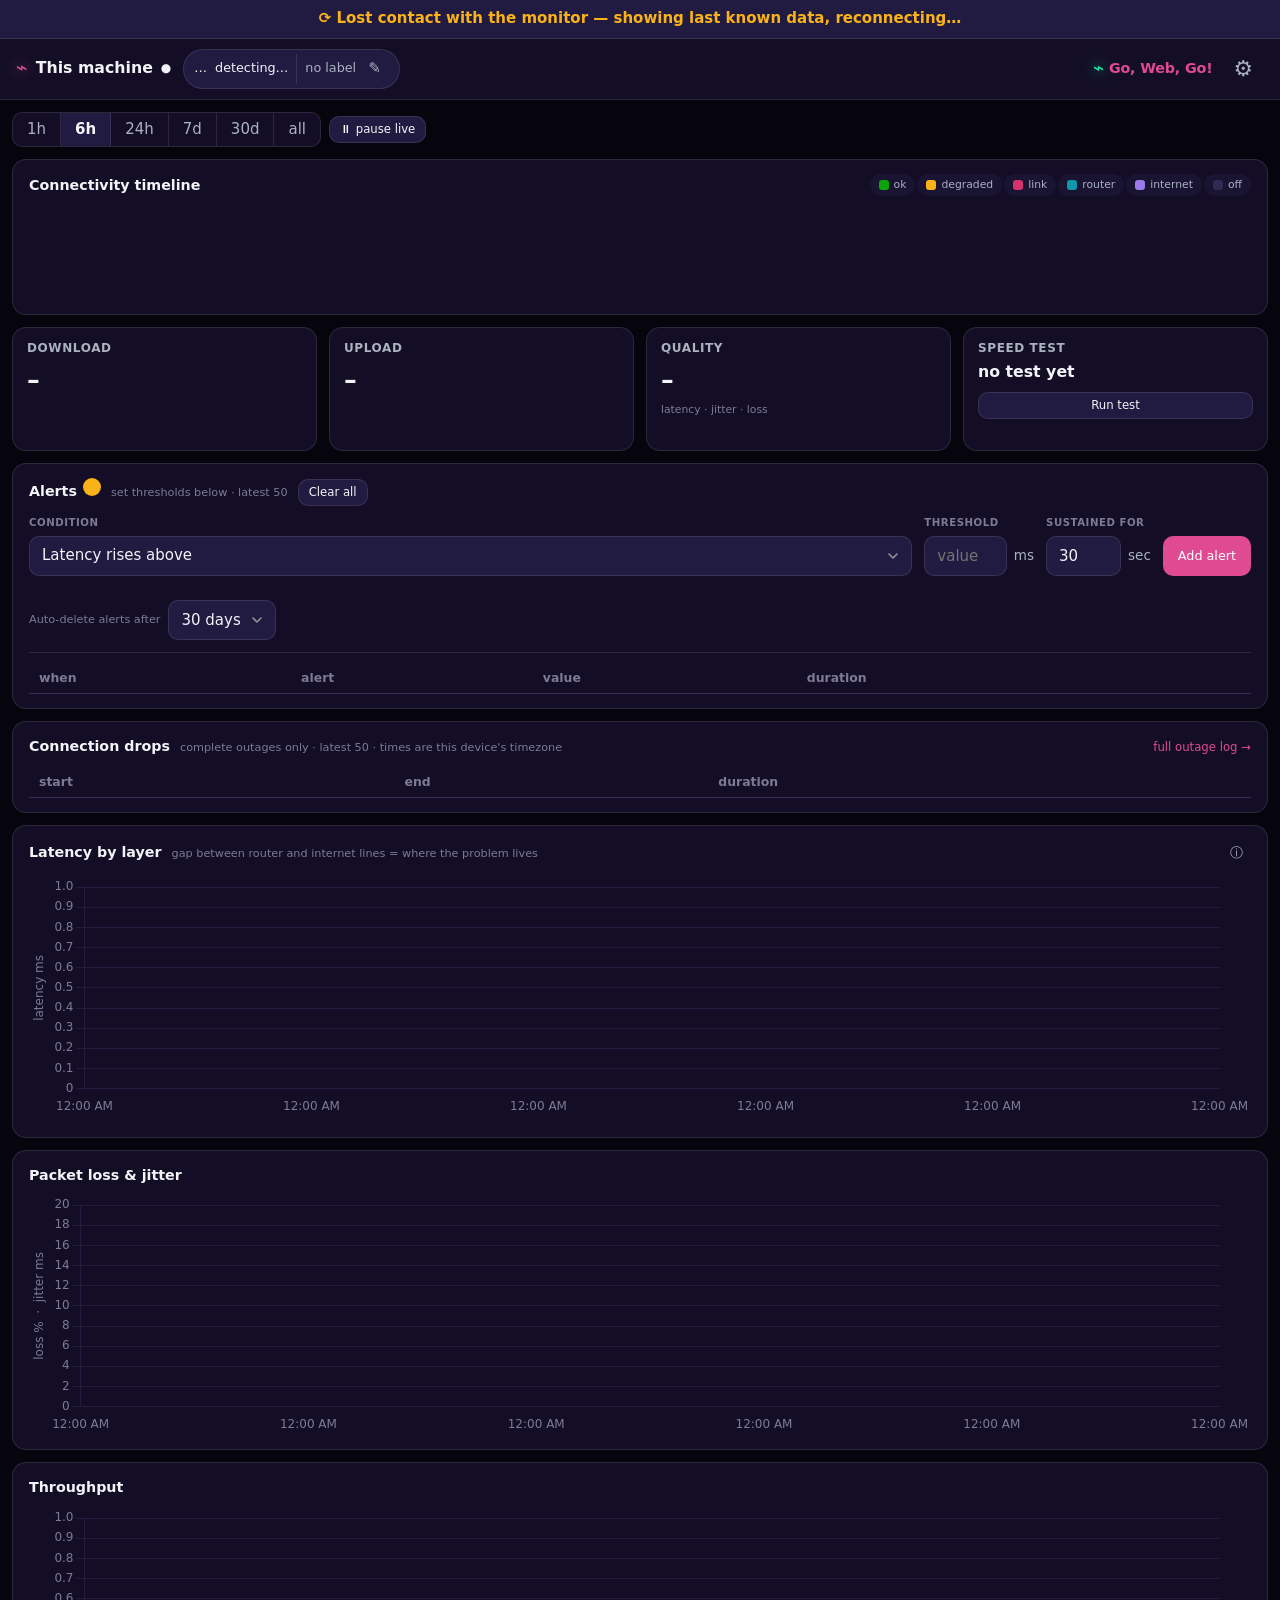
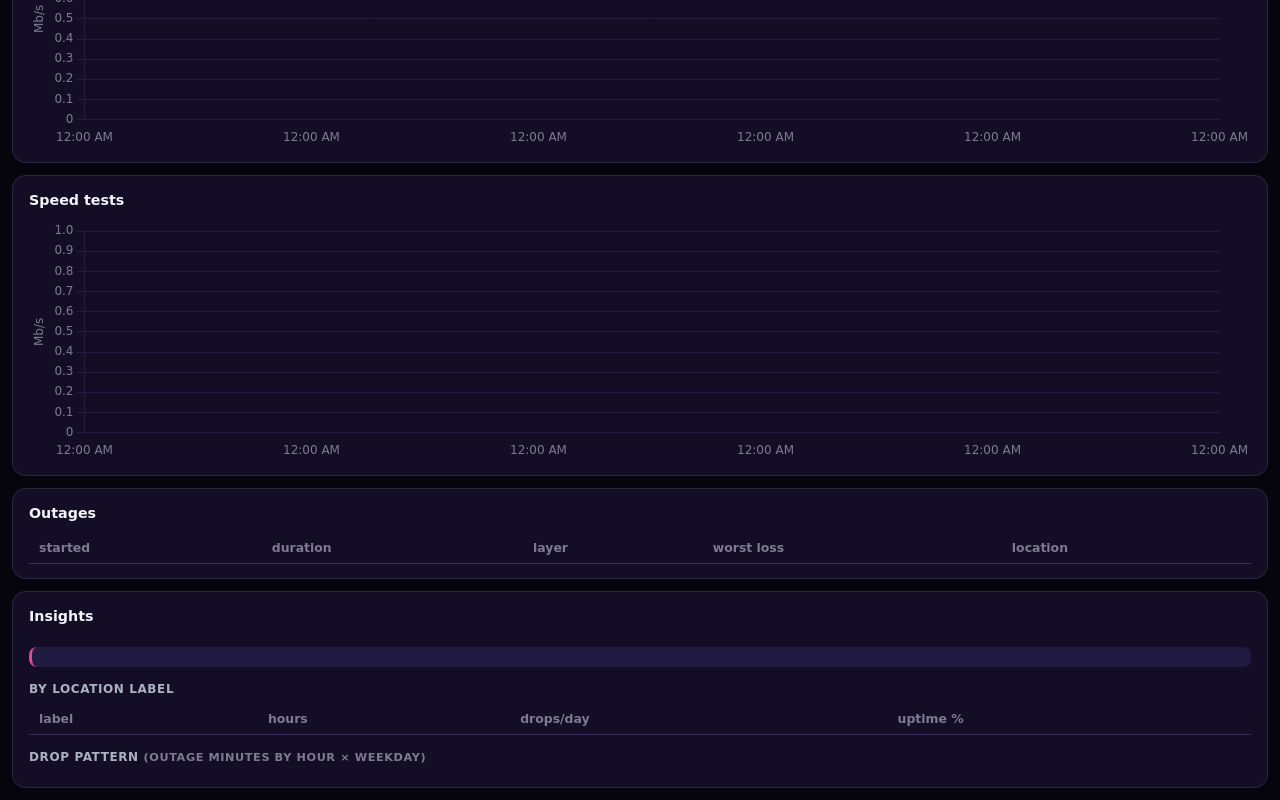
==== commit 4d58fc74: "Background color updated. Spacing issue in Alerts on mobile fixed." ====
--- a/static/index.html
+++ b/static/index.html
@@ -6,8 +6,8 @@
 <title>Go, Web, Go!</title>
 <link rel="manifest" href="manifest.webmanifest">
 <link rel="icon" id="favicon" href="icon.svg" type="image/svg+xml">
-<link rel="stylesheet" href="themes.css?v=3">
-<link rel="stylesheet" href="style.css?v=17">
+<link rel="stylesheet" href="themes.css?v=5">
+<link rel="stylesheet" href="style.css?v=19">
 </head>
 <body>
 <div id="pausedBanner" class="paused-banner" hidden>
--- a/static/themes.css
+++ b/static/themes.css
@@ -7,14 +7,16 @@
 
 :root, :root[data-theme="neon"] {
   color-scheme: dark;
-  --page: #07080b;
-  --surface: #0d0f14;
-  --surface-2: #141822;
+  /* deep near-black ramp with a violet tint (not blue-grey): page ~black,
+     each step a touch more saturated purple */
+  --page: #06040c;
+  --surface: #130e26;
+  --surface-2: #211b42;
   --ink: #f2f4f8;
   --ink-2: #aab2c0;
-  --muted: #78808f;
-  --grid: #1d222e;
-  --baseline: #2b3242;
+  --muted: #7c7a95;
+  --grid: #251d40;
+  --baseline: #382d5a;
   --border: rgba(255,255,255,0.10);
   --accent: #e04a92;
   --logo: #22e0a3;   /* app-mark: neon green-teal, complements the pink */
@@ -35,7 +37,7 @@
   --lay-link: #d6336c;  /* link outage: cable/dock/adapter/WiFi */
   --lay-lan: #1098ad;   /* router/LAN outage */
   --lay-inet: #9a79ea;  /* internet (ISP) outage */
-  --idle: #2b3242;      /* not monitoring */
+  --idle: #322a52;      /* not monitoring */
   --glow: 0 0 14px;
   /* scrollbar tint (Firefox solid fallback); recomputes per theme */
   --scrollbar: color-mix(in srgb, var(--accent) 55%, var(--page));
--- a/static/style.css
+++ b/static/style.css
@@ -119,7 +119,7 @@
 }
 
 /* ------------------------------------------------------------- layout */
-main { max-width: 1080px; margin: 0 auto; padding: 12px;
+main { max-width: 1720px; margin: 0 auto; padding: 12px;
        display: flex; flex-direction: column; gap: 12px; }
 
 .rangebar { display: flex; align-items: center; gap: 8px; }
@@ -235,6 +235,9 @@
 
 @media (max-width: 560px) {
   .alert-form { flex-direction: column; align-items: stretch; }
+  /* in a column, flex-basis is height — clear the 240px so fields hug their
+     content instead of leaving a tall empty gap */
+  .af-metric { flex: 0 1 auto; }
   .af-field, .af-add { width: 100%; }
   .af-inline { width: 100%; }
   .alert-form input[type=number] { flex: 1 1 auto; width: 100%; }
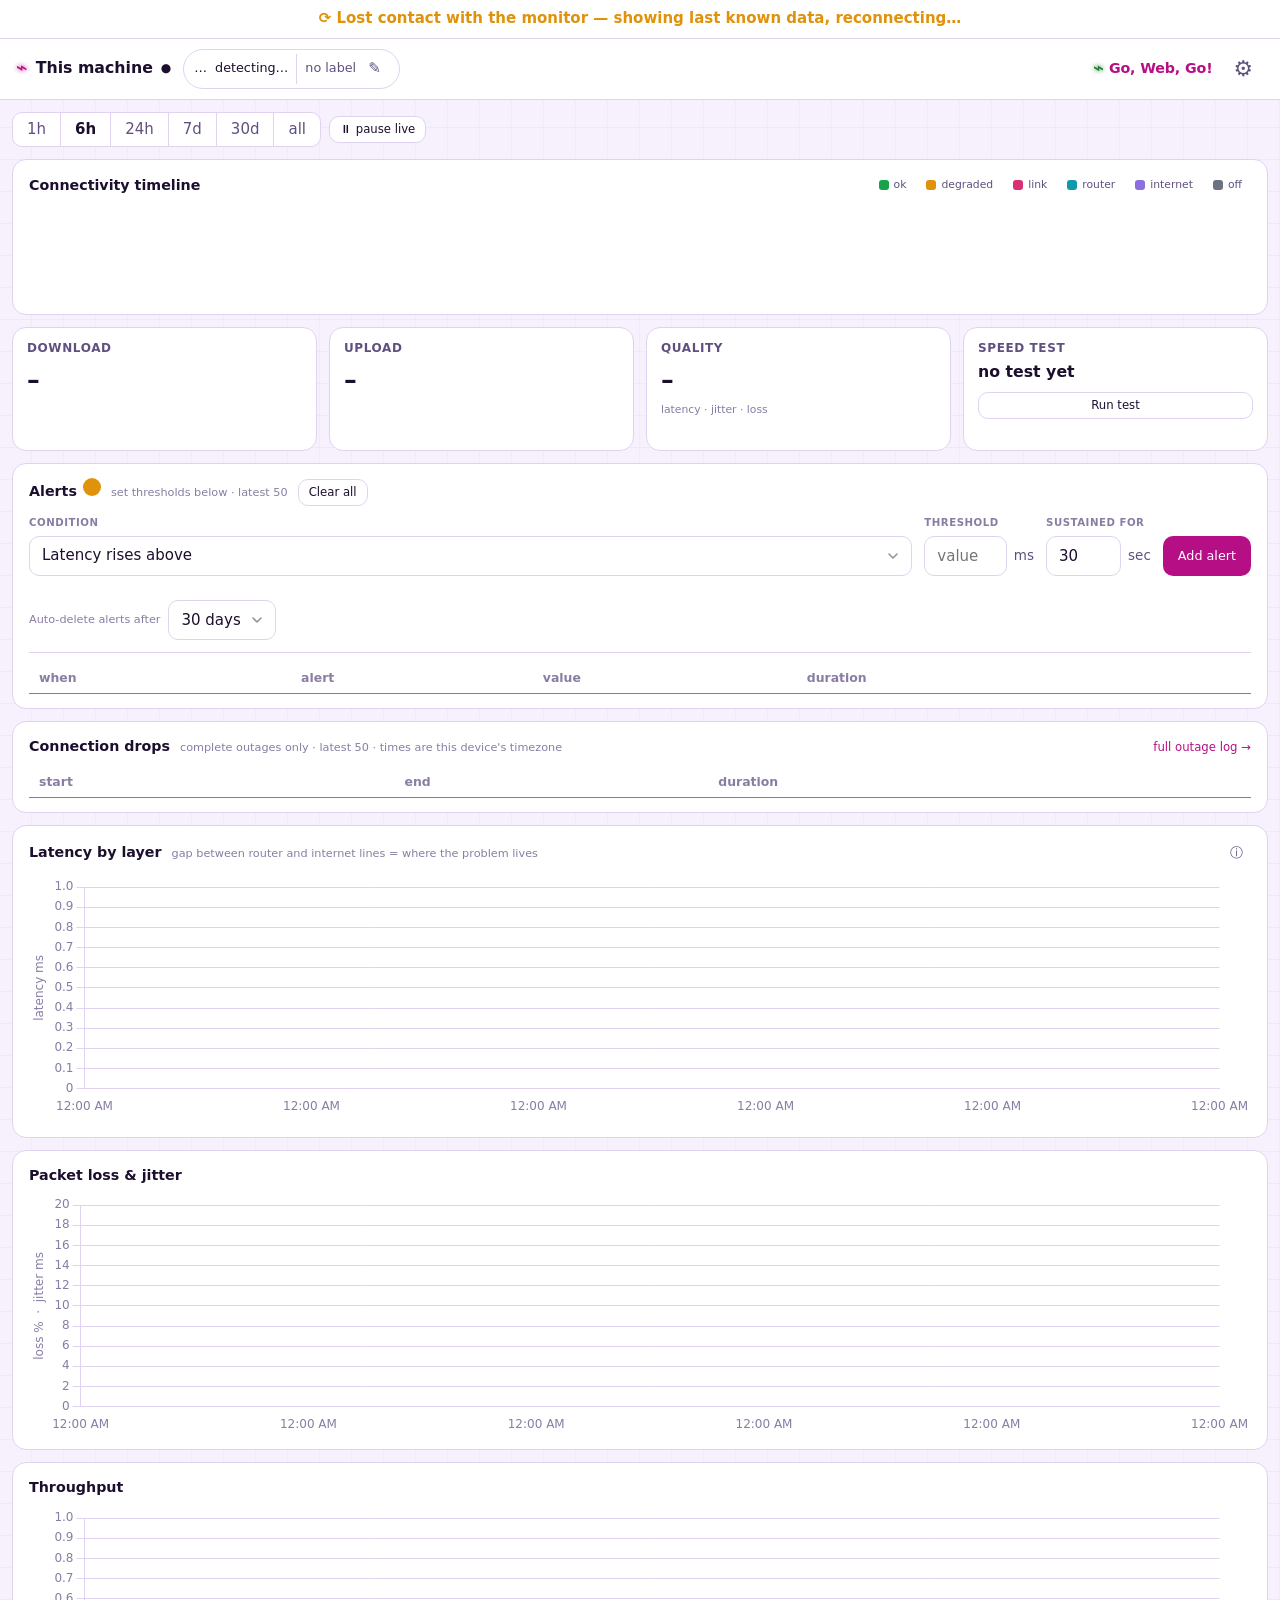
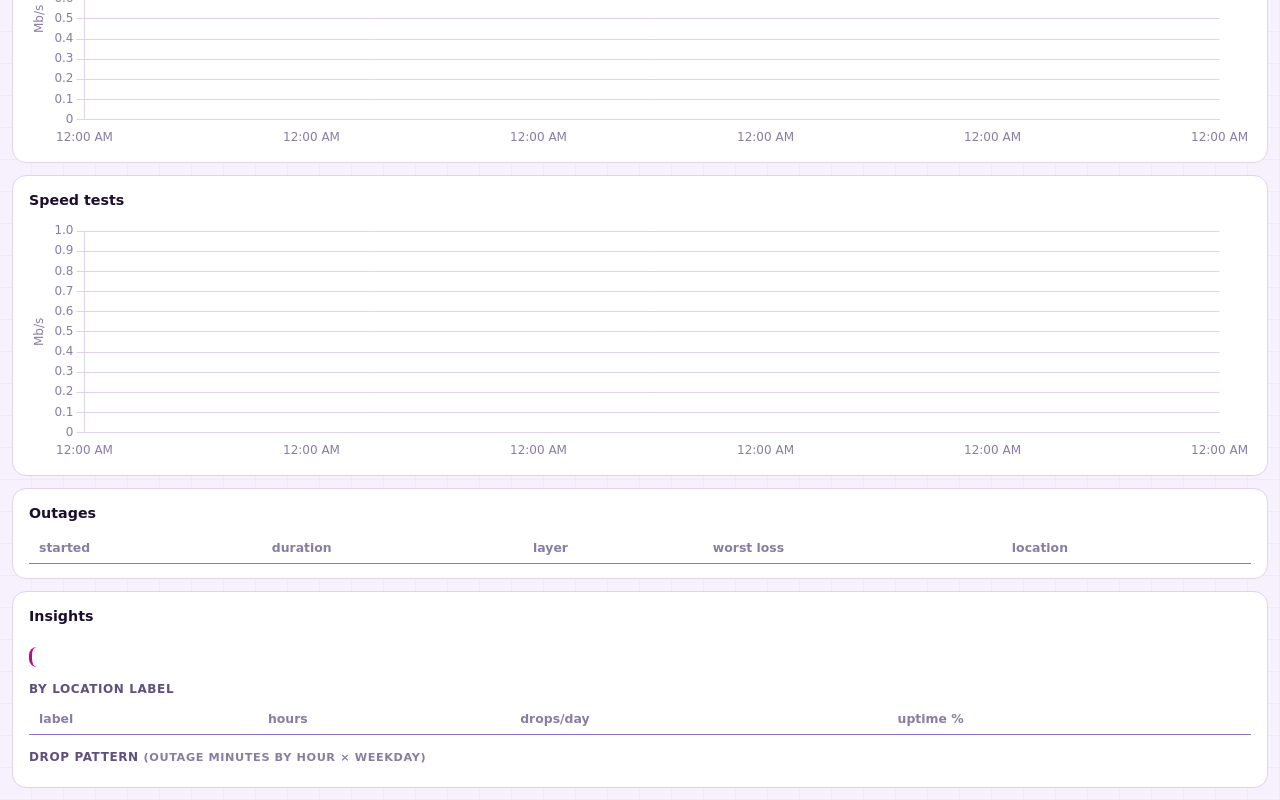
==== commit 14d43be9: "first pass with themes applied from theme-service skill" ====
--- a/static/index.html
+++ b/static/index.html
@@ -6,10 +6,14 @@
 <title>Go, Web, Go!</title>
 <link rel="manifest" href="manifest.webmanifest">
 <link rel="icon" id="favicon" href="icon.svg" type="image/svg+xml">
-<link rel="stylesheet" href="themes.css?v=5">
-<link rel="stylesheet" href="style.css?v=19">
+<!-- theme-service: apply saved theme before first paint (external = CSP-safe) -->
+<script src="theme/theme-init.js"></script>
+<link rel="stylesheet" href="theme/theme.css?v=1">
+<link rel="stylesheet" href="theme/effects.css?v=1">
+<link rel="stylesheet" href="theme/bridge.css?v=1">
+<link rel="stylesheet" href="style.css?v=20">
 </head>
-<body>
+<body class="fx-grid">
 <div id="pausedBanner" class="paused-banner" hidden>
   ⏸ Monitoring is <strong>paused</strong> — no data is being recorded.
   <button class="btn btn-small" data-act="resume">Resume</button>
@@ -250,10 +254,8 @@
   </div>
   <div class="drawer-body">
     <h3>Theme</h3>
-    <div class="theme-pick" role="group" aria-label="Theme">
-      <button data-theme="neon">Neon Rink</button>
-      <button data-theme="midnight">Midnight</button>
-      <button data-theme="daylight">Daylight Glow</button>
+    <div class="row">
+      <select id="themeSelect" aria-label="Theme"></select>
     </div>
     <h3>Speed unit</h3>
     <div class="row">
@@ -347,6 +349,6 @@
 
 <script src="chart.umd.js"></script>
 <script src="favicon.js?v=2"></script>
-<script src="app.js?v=15"></script>
+<script src="app.js?v=16"></script>
 </body>
 </html>
--- a/static/theme/theme.css
+++ b/static/theme/theme.css
@@ -0,0 +1,404 @@
+/* =============================================================================
+   Theme Service — finalized themes. v0.3.0. Built-ins: draft-3; local: 0.
+   GENERATED by tools/build-final.mjs — build output, not committed. Edit the palette
+   source (tools/palettes/draft-*.mjs = built-in; local.mjs = yours) and rebuild.
+   Pair with effects.css + components.css.
+
+   Usage: include theme.css (+ effects.css + components.css). With no data-theme,
+   the default (Rink Classic) renders — dark, or light under prefers-color-scheme: light.
+   Force any theme with <html data-theme="<id>">.
+   Theme ids: rink-classic-dark, rink-classic-dark-no-background, midnight-arcade-dark, midnight-arcade-dark-no-background, hot-neon-dark, hot-neon-dark-no-background, synthwave-sunset-dark, acid-arcade-dark, rink-classic-light, rink-classic-light-no-background, midnight-arcade-light, midnight-arcade-light-no-background, acid-arcade-light, acid-arcade-light-no-background, hot-neon-light, synthwave-sunset-light.
+   ============================================================================= */
+
+/* Default theme (Rink Classic). */
+:root {
+  color-scheme: dark;
+  --glow-strength: 1;
+  --fx-grid-opacity: 0.4;
+  --bg: #070110;
+  --bg-panel: #110620;
+  --bg-elevated: #1b0c30;
+  --text: #f3ecff;
+  --text-muted: #bcadde;
+  --border: #34205a;
+  --border-strong: #8064c0;
+  --focus-ring: #3ceaff;
+  --accent-pink: #ff2ec4;
+  --on-pink: #22001a;
+  --accent-green: #5bff3a;
+  --on-green: #062600;
+  --accent-blue: #3ceaff;
+  --on-blue: #00212b;
+  --accent-purple: #b57fff;
+  --on-purple: #1a0838;
+}
+
+@media (prefers-color-scheme: light) {
+  :root:not([data-theme]) {
+    color-scheme: light;
+    --glow-strength: 0.35;
+    --bg: #f6f1fc;
+    --bg-panel: #ffffff;
+    --bg-elevated: #ffffff;
+    --text: #1c0f2e;
+    --text-muted: #5f5080;
+    --border: #e0d3f0;
+    --border-strong: #9070c0;
+    --focus-ring: #7b2ff0;
+    --accent-pink: #b60f86;
+    --on-pink: #ffffff;
+    --accent-green: #1f7d2f;
+    --on-green: #ffffff;
+    --accent-blue: #0a6a9e;
+    --on-blue: #ffffff;
+    --accent-purple: #6d28d9;
+    --on-purple: #ffffff;
+  }
+}
+
+/* All themes — force with data-theme="<id>". */
+[data-theme="rink-classic-dark"] {
+  color-scheme: dark;
+  --glow-strength: 1;
+  --fx-grid-opacity: 0.4;
+  --bg: #070110;
+  --bg-panel: #110620;
+  --bg-elevated: #1b0c30;
+  --text: #f3ecff;
+  --text-muted: #bcadde;
+  --border: #34205a;
+  --border-strong: #8064c0;
+  --focus-ring: #3ceaff;
+  --accent-pink: #ff2ec4;
+  --on-pink: #22001a;
+  --accent-green: #5bff3a;
+  --on-green: #062600;
+  --accent-blue: #3ceaff;
+  --on-blue: #00212b;
+  --accent-purple: #b57fff;
+  --on-purple: #1a0838;
+}
+
+[data-theme="rink-classic-dark-no-background"] {
+  color-scheme: dark;
+  --glow-strength: 1;
+  --fx-grid-opacity: 0;
+  --bg: #070110;
+  --bg-panel: #110620;
+  --bg-elevated: #1b0c30;
+  --text: #f3ecff;
+  --text-muted: #bcadde;
+  --border: #34205a;
+  --border-strong: #8064c0;
+  --focus-ring: #3ceaff;
+  --accent-pink: #ff2ec4;
+  --on-pink: #22001a;
+  --accent-green: #5bff3a;
+  --on-green: #062600;
+  --accent-blue: #3ceaff;
+  --on-blue: #00212b;
+  --accent-purple: #b57fff;
+  --on-purple: #1a0838;
+}
+
+[data-theme="midnight-arcade-dark"] {
+  color-scheme: dark;
+  --glow-strength: 1;
+  --fx-grid-opacity: 0.4;
+  --bg: #06081a;
+  --bg-panel: #0e132e;
+  --bg-elevated: #171d40;
+  --text: #eaf0ff;
+  --text-muted: #a9b6e6;
+  --border: #25305e;
+  --border-strong: #6072c4;
+  --focus-ring: #5cc8ff;
+  --accent-pink: #f060c4;
+  --on-pink: #26011c;
+  --accent-green: #54ffc4;
+  --on-green: #00241a;
+  --accent-blue: #5cc8ff;
+  --on-blue: #001a2e;
+  --accent-purple: #a888f5;
+  --on-purple: #160a3a;
+}
+
+[data-theme="midnight-arcade-dark-no-background"] {
+  color-scheme: dark;
+  --glow-strength: 1;
+  --fx-grid-opacity: 0;
+  --bg: #06081a;
+  --bg-panel: #0e132e;
+  --bg-elevated: #171d40;
+  --text: #eaf0ff;
+  --text-muted: #a9b6e6;
+  --border: #25305e;
+  --border-strong: #6072c4;
+  --focus-ring: #5cc8ff;
+  --accent-pink: #f060c4;
+  --on-pink: #26011c;
+  --accent-green: #54ffc4;
+  --on-green: #00241a;
+  --accent-blue: #5cc8ff;
+  --on-blue: #001a2e;
+  --accent-purple: #a888f5;
+  --on-purple: #160a3a;
+}
+
+[data-theme="hot-neon-dark"] {
+  color-scheme: dark;
+  --glow-strength: 1;
+  --fx-grid-opacity: 0.4;
+  --bg: #04000a;
+  --bg-panel: #14041f;
+  --bg-elevated: #1e0a30;
+  --text: #ffeffb;
+  --text-muted: #e0a6cf;
+  --border: #351042;
+  --border-strong: #b45ab0;
+  --focus-ring: #39ff14;
+  --accent-pink: #ff3ec8;
+  --on-pink: #22001a;
+  --accent-green: #6bff45;
+  --on-green: #082700;
+  --accent-blue: #22e0ff;
+  --on-blue: #001f29;
+  --accent-purple: #cf7bff;
+  --on-purple: #26003a;
+}
+
+[data-theme="hot-neon-dark-no-background"] {
+  color-scheme: dark;
+  --glow-strength: 1;
+  --fx-grid-opacity: 0;
+  --bg: #04000a;
+  --bg-panel: #14041f;
+  --bg-elevated: #1e0a30;
+  --text: #ffeffb;
+  --text-muted: #e0a6cf;
+  --border: #351042;
+  --border-strong: #b45ab0;
+  --focus-ring: #39ff14;
+  --accent-pink: #ff3ec8;
+  --on-pink: #22001a;
+  --accent-green: #6bff45;
+  --on-green: #082700;
+  --accent-blue: #22e0ff;
+  --on-blue: #001f29;
+  --accent-purple: #cf7bff;
+  --on-purple: #26003a;
+}
+
+[data-theme="synthwave-sunset-dark"] {
+  color-scheme: dark;
+  --glow-strength: 1;
+  --bg: #160821;
+  --bg-panel: #241033;
+  --bg-elevated: #331847;
+  --text: #ffeede;
+  --text-muted: #e3b39f;
+  --border: #4a2a55;
+  --border-strong: #aa6494;
+  --focus-ring: #ffb03a;
+  --accent-pink: #ff5d8f;
+  --on-pink: #2a0010;
+  --accent-green: #ffb03a;
+  --on-green: #2a1500;
+  --accent-blue: #4ad8ff;
+  --on-blue: #00202b;
+  --accent-purple: #c17bff;
+  --on-purple: #22093a;
+}
+
+[data-theme="acid-arcade-dark"] {
+  color-scheme: dark;
+  --glow-strength: 1;
+  --bg: #0d0f12;
+  --bg-panel: #171b20;
+  --bg-elevated: #222831;
+  --text: #f2fff4;
+  --text-muted: #a8c0a8;
+  --border: #2c3830;
+  --border-strong: #5f7d62;
+  --focus-ring: #c6ff2e;
+  --accent-pink: #ff4de0;
+  --on-pink: #22001d;
+  --accent-green: #c6ff2e;
+  --on-green: #1a2400;
+  --accent-blue: #38f0ff;
+  --on-blue: #00222a;
+  --accent-purple: #b98cff;
+  --on-purple: #1a0a3a;
+}
+
+[data-theme="rink-classic-light"] {
+  color-scheme: light;
+  --glow-strength: 0.35;
+  --bg: #f6f1fc;
+  --bg-panel: #ffffff;
+  --bg-elevated: #ffffff;
+  --text: #1c0f2e;
+  --text-muted: #5f5080;
+  --border: #e0d3f0;
+  --border-strong: #9070c0;
+  --focus-ring: #7b2ff0;
+  --accent-pink: #b60f86;
+  --on-pink: #ffffff;
+  --accent-green: #1f7d2f;
+  --on-green: #ffffff;
+  --accent-blue: #0a6a9e;
+  --on-blue: #ffffff;
+  --accent-purple: #6d28d9;
+  --on-purple: #ffffff;
+}
+
+[data-theme="rink-classic-light-no-background"] {
+  color-scheme: light;
+  --glow-strength: 0.35;
+  --fx-grid-opacity: 0;
+  --bg: #f6f1fc;
+  --bg-panel: #ffffff;
+  --bg-elevated: #ffffff;
+  --text: #1c0f2e;
+  --text-muted: #5f5080;
+  --border: #e0d3f0;
+  --border-strong: #9070c0;
+  --focus-ring: #7b2ff0;
+  --accent-pink: #b60f86;
+  --on-pink: #ffffff;
+  --accent-green: #1f7d2f;
+  --on-green: #ffffff;
+  --accent-blue: #0a6a9e;
+  --on-blue: #ffffff;
+  --accent-purple: #6d28d9;
+  --on-purple: #ffffff;
+}
+
+[data-theme="midnight-arcade-light"] {
+  color-scheme: light;
+  --glow-strength: 0.35;
+  --bg: #eef2fb;
+  --bg-panel: #ffffff;
+  --bg-elevated: #ffffff;
+  --text: #0e1430;
+  --text-muted: #4d5880;
+  --border: #d3dcf0;
+  --border-strong: #7082bc;
+  --focus-ring: #2563eb;
+  --accent-pink: #b81e7f;
+  --on-pink: #ffffff;
+  --accent-green: #0f7a63;
+  --on-green: #ffffff;
+  --accent-blue: #1257c4;
+  --on-blue: #ffffff;
+  --accent-purple: #5b3ad0;
+  --on-purple: #ffffff;
+}
+
+[data-theme="midnight-arcade-light-no-background"] {
+  color-scheme: light;
+  --glow-strength: 0.35;
+  --fx-grid-opacity: 0;
+  --bg: #eef2fb;
+  --bg-panel: #ffffff;
+  --bg-elevated: #ffffff;
+  --text: #0e1430;
+  --text-muted: #4d5880;
+  --border: #d3dcf0;
+  --border-strong: #7082bc;
+  --focus-ring: #2563eb;
+  --accent-pink: #b81e7f;
+  --on-pink: #ffffff;
+  --accent-green: #0f7a63;
+  --on-green: #ffffff;
+  --accent-blue: #1257c4;
+  --on-blue: #ffffff;
+  --accent-purple: #5b3ad0;
+  --on-purple: #ffffff;
+}
+
+[data-theme="acid-arcade-light"] {
+  color-scheme: light;
+  --glow-strength: 0.35;
+  --bg: #f4f7ee;
+  --bg-panel: #ffffff;
+  --bg-elevated: #ffffff;
+  --text: #111a10;
+  --text-muted: #556b52;
+  --border: #dde8d3;
+  --border-strong: #6f9066;
+  --focus-ring: #5a7a00;
+  --accent-pink: #c01e9c;
+  --on-pink: #ffffff;
+  --accent-green: #5a7a00;
+  --on-green: #ffffff;
+  --accent-blue: #0a7099;
+  --on-blue: #ffffff;
+  --accent-purple: #7028d0;
+  --on-purple: #ffffff;
+}
+
+[data-theme="acid-arcade-light-no-background"] {
+  color-scheme: light;
+  --glow-strength: 0.35;
+  --fx-grid-opacity: 0;
+  --bg: #f4f7ee;
+  --bg-panel: #ffffff;
+  --bg-elevated: #ffffff;
+  --text: #111a10;
+  --text-muted: #556b52;
+  --border: #dde8d3;
+  --border-strong: #6f9066;
+  --focus-ring: #5a7a00;
+  --accent-pink: #c01e9c;
+  --on-pink: #ffffff;
+  --accent-green: #5a7a00;
+  --on-green: #ffffff;
+  --accent-blue: #0a7099;
+  --on-blue: #ffffff;
+  --accent-purple: #7028d0;
+  --on-purple: #ffffff;
+}
+
+[data-theme="hot-neon-light"] {
+  color-scheme: light;
+  --glow-strength: 0.35;
+  --bg: #fdf0fa;
+  --bg-panel: #ffffff;
+  --bg-elevated: #ffffff;
+  --text: #2a0722;
+  --text-muted: #7a4a6d;
+  --border: #f2d4ea;
+  --border-strong: #bd5ea2;
+  --focus-ring: #c8127f;
+  --accent-pink: #c8127f;
+  --on-pink: #ffffff;
+  --accent-green: #1e7714;
+  --on-green: #ffffff;
+  --accent-blue: #0a72a8;
+  --on-blue: #ffffff;
+  --accent-purple: #8b1fd0;
+  --on-purple: #ffffff;
+}
+
+[data-theme="synthwave-sunset-light"] {
+  color-scheme: light;
+  --glow-strength: 0.35;
+  --bg: #fdf1ea;
+  --bg-panel: #ffffff;
+  --bg-elevated: #ffffff;
+  --text: #2e1220;
+  --text-muted: #875363;
+  --border: #f2dccb;
+  --border-strong: #bd7860;
+  --focus-ring: #c23d78;
+  --accent-pink: #c81e5c;
+  --on-pink: #ffffff;
+  --accent-green: #9c5000;
+  --on-green: #ffffff;
+  --accent-blue: #0a6f9e;
+  --on-blue: #ffffff;
+  --accent-purple: #7d2fc8;
+  --on-purple: #ffffff;
+}
+
--- a/static/theme/effects.css
+++ b/static/theme/effects.css
@@ -0,0 +1,126 @@
+/* =============================================================================
+   Theme Service — effects.css (finalized). The "90s skating rink" neon recipes,
+   expressed purely as tokens so they work identically across every theme.
+   Pair with theme.css (colors) + components.css (component styles).
+   Scoped to :root so it applies app-wide once included.
+   ============================================================================= */
+
+:root {
+  /* Motion gate: 1 = animations on, 0 = off (flipped by reduced-motion + toggle below).
+     theme.css sets --glow-strength per theme (1 dark / 0.35 light); default here as a
+     fallback if effects.css is ever used without theme.css. */
+  --motion: 1;
+  --glow-strength: 1;
+
+  /* Retro crossing-gradient grid backdrop colors (subdued). */
+  --grid-line-h: color-mix(in srgb, var(--accent-blue) 10%, transparent);
+  --grid-line-v: color-mix(in srgb, var(--accent-pink) 8%, transparent);
+
+  /* Text-shadow neon glow (tight core + wide halo), per accent — for HEADINGS. */
+  --tglow-pink:   0 0 calc(5px * var(--glow-strength)) color-mix(in srgb, var(--accent-pink)   90%, transparent),
+                  0 0 calc(15px * var(--glow-strength)) color-mix(in srgb, var(--accent-pink)  45%, transparent);
+  --tglow-green:  0 0 calc(5px * var(--glow-strength)) color-mix(in srgb, var(--accent-green)  90%, transparent),
+                  0 0 calc(15px * var(--glow-strength)) color-mix(in srgb, var(--accent-green) 45%, transparent);
+  --tglow-blue:   0 0 calc(5px * var(--glow-strength)) color-mix(in srgb, var(--accent-blue)   90%, transparent),
+                  0 0 calc(15px * var(--glow-strength)) color-mix(in srgb, var(--accent-blue)  45%, transparent);
+  --tglow-purple: 0 0 calc(5px * var(--glow-strength)) color-mix(in srgb, var(--accent-purple) 90%, transparent),
+                  0 0 calc(15px * var(--glow-strength)) color-mix(in srgb, var(--accent-purple)45%, transparent);
+
+  /* Reduced glow for SMALL text (labels, notices, badges, status, mono). */
+  --tglow-pink-sm:   0 0 calc(4px * var(--glow-strength)) color-mix(in srgb, var(--accent-pink)   40%, transparent);
+  --tglow-green-sm:  0 0 calc(4px * var(--glow-strength)) color-mix(in srgb, var(--accent-green)  40%, transparent);
+  --tglow-blue-sm:   0 0 calc(4px * var(--glow-strength)) color-mix(in srgb, var(--accent-blue)   40%, transparent);
+  --tglow-purple-sm: 0 0 calc(4px * var(--glow-strength)) color-mix(in srgb, var(--accent-purple) 40%, transparent);
+
+  /* Box-shadow "lit tube" glow (outer + inset), per accent. */
+  --bglow-pink:   0 0 calc(8px * var(--glow-strength)) color-mix(in srgb, var(--accent-pink)   55%, transparent),
+            inset 0 0 calc(8px * var(--glow-strength)) color-mix(in srgb, var(--accent-pink)   18%, transparent);
+  --bglow-green:  0 0 calc(8px * var(--glow-strength)) color-mix(in srgb, var(--accent-green)  55%, transparent),
+            inset 0 0 calc(8px * var(--glow-strength)) color-mix(in srgb, var(--accent-green)  18%, transparent);
+  --bglow-blue:   0 0 calc(8px * var(--glow-strength)) color-mix(in srgb, var(--accent-blue)   55%, transparent),
+            inset 0 0 calc(8px * var(--glow-strength)) color-mix(in srgb, var(--accent-blue)   18%, transparent);
+  --bglow-purple: 0 0 calc(8px * var(--glow-strength)) color-mix(in srgb, var(--accent-purple) 55%, transparent),
+            inset 0 0 calc(8px * var(--glow-strength)) color-mix(in srgb, var(--accent-purple) 18%, transparent);
+
+  /* Doubled glow for :hover on solid/outline controls. */
+  --bglow-pink-hi:   0 0 calc(16px * var(--glow-strength)) color-mix(in srgb, var(--accent-pink)   70%, transparent),
+               inset 0 0 calc(12px * var(--glow-strength)) color-mix(in srgb, var(--accent-pink)   25%, transparent);
+  --bglow-green-hi:  0 0 calc(16px * var(--glow-strength)) color-mix(in srgb, var(--accent-green)  70%, transparent),
+               inset 0 0 calc(12px * var(--glow-strength)) color-mix(in srgb, var(--accent-green)  25%, transparent);
+  --bglow-blue-hi:   0 0 calc(16px * var(--glow-strength)) color-mix(in srgb, var(--accent-blue)   70%, transparent),
+               inset 0 0 calc(12px * var(--glow-strength)) color-mix(in srgb, var(--accent-blue)   25%, transparent);
+  --bglow-purple-hi: 0 0 calc(16px * var(--glow-strength)) color-mix(in srgb, var(--accent-purple) 70%, transparent),
+               inset 0 0 calc(12px * var(--glow-strength)) color-mix(in srgb, var(--accent-purple) 25%, transparent);
+}
+
+/* -----------------------------------------------------------------------------
+   Motion off — two ways, both resolve to --motion: 0. Our components gate motion
+   through this token (see --dur / --press in components.css), so no blanket
+   !important reset is needed — a host app's own animations are left untouched.
+   ----------------------------------------------------------------------------- */
+[data-motion="off"] { --motion: 0; }
+@media (prefers-reduced-motion: reduce) { :root { --motion: 0; } }
+
+/* -----------------------------------------------------------------------------
+   Reusable effect classes
+   ----------------------------------------------------------------------------- */
+
+/* Retro grid backdrop — faint crossing neon lines. Decorative, non-interactive. */
+.fx-grid { position: relative; isolation: isolate; }
+.fx-grid::before {
+  content: "";
+  position: absolute;
+  inset: 0;
+  background-image:
+    linear-gradient(transparent calc(100% - 1px), var(--grid-line-h) calc(100% - 1px)),
+    linear-gradient(90deg, transparent calc(100% - 1px), var(--grid-line-v) calc(100% - 1px));
+  background-size: 32px 32px;
+  /* Per-theme background strength: theme.css sets --fx-grid-opacity (0 = off, ~0.4 = pronounced).
+     Default 0.22 = the subdued baseline for themes that don't override it. */
+  opacity: var(--fx-grid-opacity, 0.22);
+  pointer-events: none;
+  z-index: -1;
+}
+
+/* Mirrored diagonal gradient bars (header 135deg / footer 315deg). */
+.fx-bar-top {
+  background: linear-gradient(135deg,
+    var(--bg-panel) 0%,
+    color-mix(in srgb, var(--accent-purple) 22%, var(--bg-panel)) 55%,
+    var(--bg-panel) 100%);
+  border-bottom: 2px solid var(--accent-pink);
+  box-shadow: 0 2px 12px color-mix(in srgb, var(--accent-pink) calc(35% * var(--glow-strength)), transparent);
+}
+.fx-bar-bottom {
+  background: linear-gradient(315deg,
+    var(--bg-panel) 0%,
+    color-mix(in srgb, var(--accent-blue) 20%, var(--bg-panel)) 55%,
+    var(--bg-panel) 100%);
+  border-top: 2px solid var(--accent-blue);
+  box-shadow: 0 -2px 12px color-mix(in srgb, var(--accent-blue) calc(30% * var(--glow-strength)), transparent);
+}
+
+/* Themed pink→purple→blue neon scrollbars. IMPORTANT: do NOT set standard
+   scrollbar-width/scrollbar-color — Chromium 121+ ignores ::-webkit-scrollbar rules
+   when those are present, which kills the gradient. Chrome/Edge/Safari get the
+   gradient thumb; Firefox falls back to its default (accessible) scrollbar.
+   Add class `fx-scroll` to any scroll container. */
+.fx-scroll::-webkit-scrollbar { width: 11px; height: 11px; }
+.fx-scroll::-webkit-scrollbar-track { background: color-mix(in srgb, var(--text) 6%, transparent); border-radius: 6px; }
+.fx-scroll::-webkit-scrollbar-thumb {
+  background: linear-gradient(180deg, var(--accent-pink), var(--accent-purple) 55%, var(--accent-blue));
+  border: 2px solid var(--bg-panel);
+  border-radius: 6px;
+  background-clip: padding-box;
+  box-shadow: 0 0 8px color-mix(in srgb, var(--accent-pink) calc(60% * var(--glow-strength)), transparent);
+}
+.fx-scroll::-webkit-scrollbar-thumb:hover { filter: brightness(1.12); }
+
+/* Optional subtle glow pulse — opt-in, motion-gated (stops when motion is off). */
+@keyframes fx-pulse {
+  from { filter: brightness(1); }
+  to   { filter: brightness(1.12); }
+}
+.fx-pulse { animation: fx-pulse 1.8s ease-in-out infinite alternate; }
+[data-motion="off"] .fx-pulse { animation: none; }
+@media (prefers-reduced-motion: reduce) { .fx-pulse { animation: none; } }
--- a/static/theme/bridge.css
+++ b/static/theme/bridge.css
@@ -0,0 +1,47 @@
+/* bridge.css — maps theme-service tokens (theme.css) onto the app's own CSS
+   custom properties, so every theme-service theme re-skins the existing
+   components with ZERO component changes. Load order: theme.css -> effects.css
+   -> bridge.css -> style.css.
+
+   Chrome (backgrounds / text / borders / brand accent / glow) follows the
+   active theme. Data + status colors are intentionally NOT themed: the
+   theme-service palette has only 4 accents and no amber/red, so the dashboard's
+   good->degraded->down coding and its 6 distinct chart series are kept as a
+   fixed, dual-mode-legible set (readable on both the dark and light themes). */
+
+:root {
+  /* ---- chrome: follows the active theme-service theme ---- */
+  --page: var(--bg);
+  --surface: var(--bg-panel);
+  --surface-2: var(--bg-elevated);
+  --ink: var(--text);
+  --ink-2: var(--text-muted);
+  --muted: color-mix(in srgb, var(--text-muted) 72%, var(--bg));
+  --grid: var(--border);
+  --baseline: var(--border-strong);
+  --accent: var(--accent-pink);
+  --logo: var(--accent-green);          /* coordinating app-mark color */
+  /* neon glow that scales with each theme's --glow-strength (1 dark / .35 light
+     / 0 motion-off); consumed by style.css as `text-shadow: var(--glow) <c>` */
+  --glow: 0 0 calc(14px * var(--glow-strength, 1));
+  --scrollbar: color-mix(in srgb, var(--accent) 55%, var(--page));
+
+  /* ---- data + status: fixed across all themes (theme-independent) ----
+     tuned to read on both dark and light theme surfaces */
+  --series-1: #2a86e0;   /* router */
+  --series-2: #e0672b;   /* 1.1.1.1 */
+  --series-3: #12a35a;   /* 8.8.8.8 */
+  --series-4: #e0459a;   /* ISP hop */
+  --series-5: #c99000;   /* download */
+  --series-6: #9a79ea;   /* upload */
+
+  --ok: #16a34a;         /* healthy / good quality */
+  --warn: #e0920a;       /* degraded */
+  --serious: #e2683a;    /* router / LAN outage */
+  --crit: #d83a3a;       /* link outage / danger */
+
+  --lay-link: #db2f74;   /* link outage: cable/dock/adapter/WiFi */
+  --lay-lan: #1098ad;    /* router/LAN outage */
+  --lay-inet: #8b6ee0;   /* internet (ISP) outage */
+  --idle: #6b7280;       /* not monitoring */
+}
--- a/static/style.css
+++ b/static/style.css
@@ -316,11 +316,13 @@
 .row { display: flex; gap: 8px; flex-wrap: wrap; align-items: center; }
 .row input[type=text] { flex: 1; min-width: 120px; }
 
-.theme-pick { display: flex; gap: 8px; flex-wrap: wrap; }
-.theme-pick button { padding: 6px 12px; border-radius: 10px; cursor: pointer;
-  border: 1px solid var(--border); background: var(--surface-2); }
-.theme-pick button.active { border-color: var(--accent);
-  box-shadow: 0 0 0 1px var(--accent); }
+#themeSelect { width: 100%; max-width: 22rem; }
+
+/* carried over from the old themes.css: honour reduced-motion for the app's
+   own animations (the theme effects gate themselves via --motion) */
+@media (prefers-reduced-motion: reduce) {
+  * { animation: none !important; transition: none !important; }
+}
 
 .diag { background: var(--surface-2); border-radius: 10px; padding: 10px;
   font-size: 0.8rem; color: var(--ink-2); }
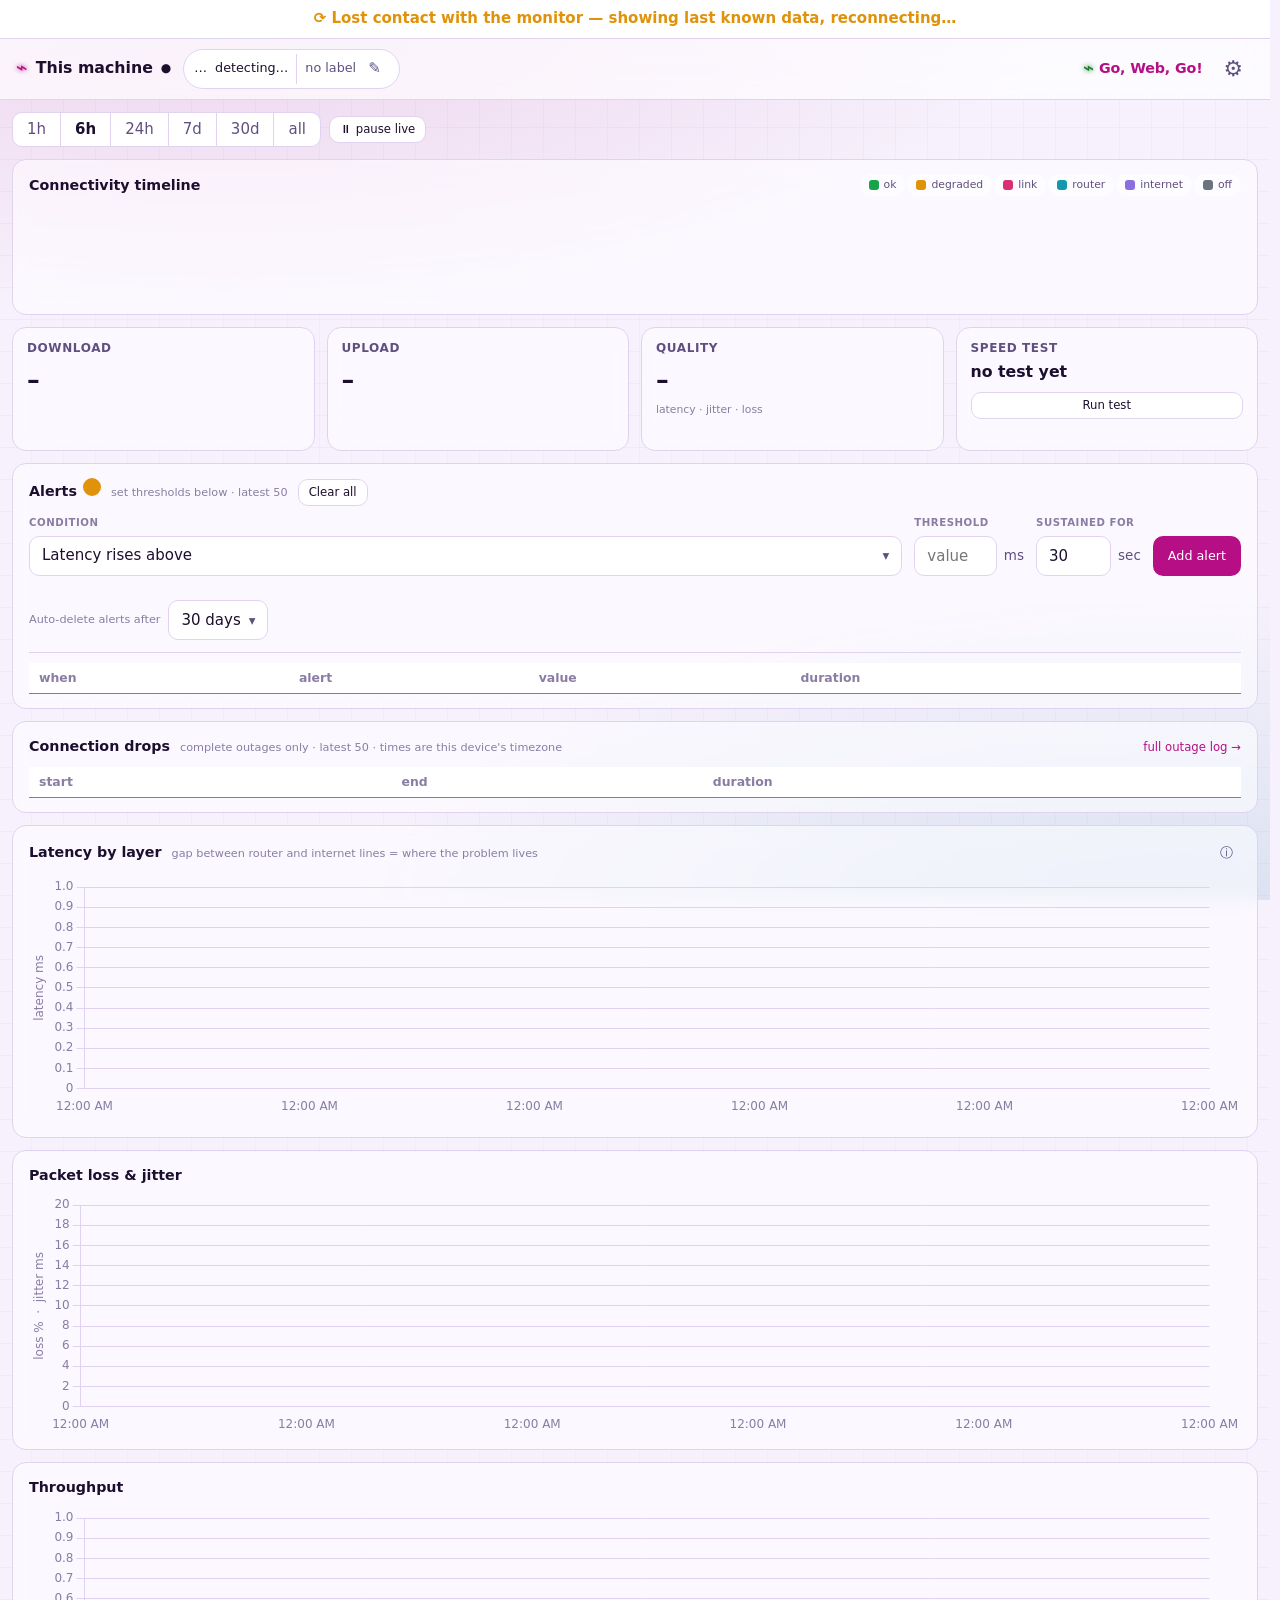
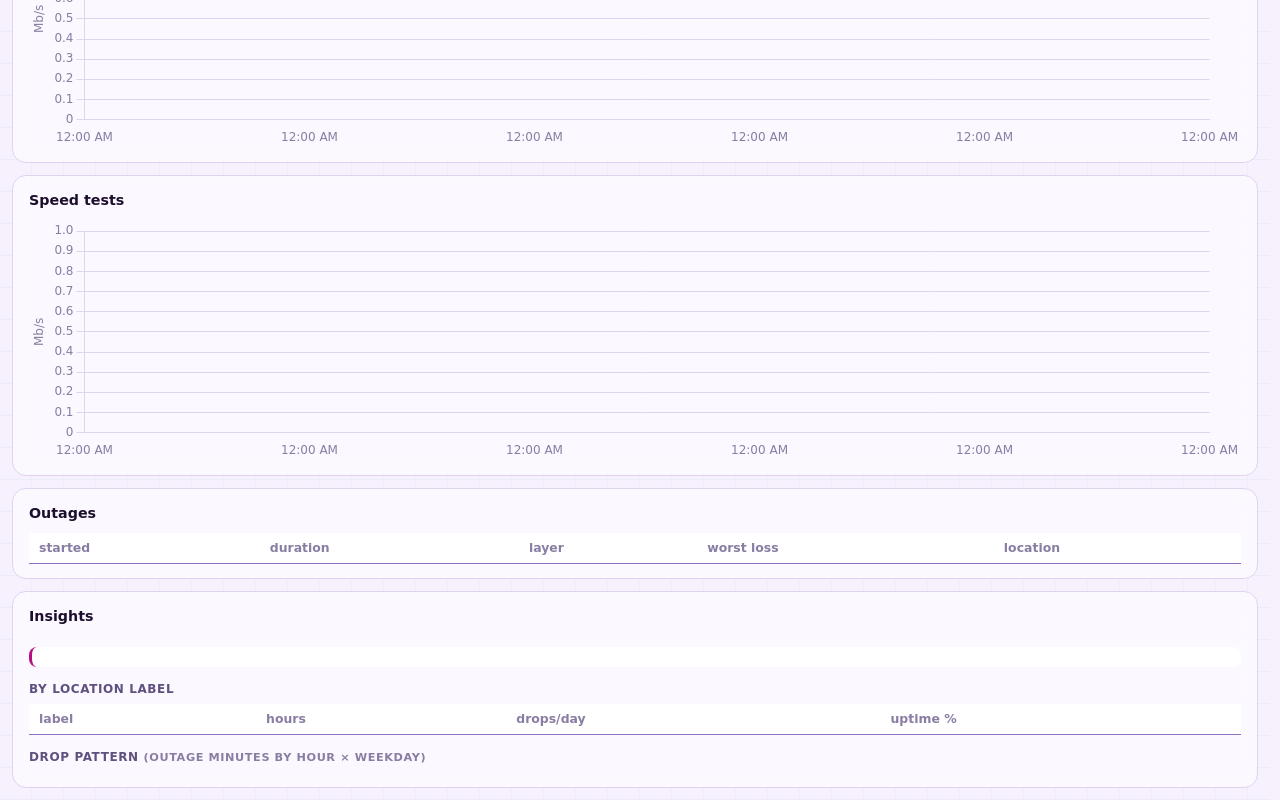
==== commit 4c1371fd: "updated dropdown" ====
--- a/static/index.html
+++ b/static/index.html
@@ -10,8 +10,9 @@
 <script src="theme/theme-init.js"></script>
 <link rel="stylesheet" href="theme/theme.css?v=1">
 <link rel="stylesheet" href="theme/effects.css?v=1">
-<link rel="stylesheet" href="theme/bridge.css?v=1">
-<link rel="stylesheet" href="style.css?v=20">
+<link rel="stylesheet" href="theme/bridge.css?v=3">
+<link rel="stylesheet" href="dropdown.css?v=3">
+<link rel="stylesheet" href="style.css?v=25">
 </head>
 <body class="fx-grid">
 <div id="pausedBanner" class="paused-banner" hidden>
@@ -41,7 +42,7 @@
   </div>
   <div class="top-actions">
     <span class="app-name">Go,&nbsp;Web,&nbsp;Go!</span>
-    <select id="peerSwitch" class="peer-switch" hidden
+    <select id="peerSwitch" class="peer-switch" hidden data-drop
             aria-label="Switch machine"></select>
     <button id="settingsBtn" class="icon-btn" aria-label="Settings">⚙</button>
   </div>
@@ -119,7 +120,7 @@
       <div class="alert-form" role="group" aria-label="New alert rule">
         <div class="af-field af-metric">
           <label class="af-label" for="alertMetric">Condition</label>
-          <select id="alertMetric">
+          <select id="alertMetric" data-drop aria-label="Alert condition">
             <option value="latency_ms">Latency rises above</option>
             <option value="loss_pct">Packet loss rises above</option>
             <option value="quality">Quality drops below</option>
@@ -148,7 +149,7 @@
       <div id="alertRules" class="alert-rules"></div>
       <div class="row alert-retention-row">
         <label class="hint" for="alertRetention">Auto-delete alerts after</label>
-        <select id="alertRetention" aria-label="Alert retention">
+        <select id="alertRetention" data-drop aria-label="Alert retention">
           <option value="30">30 days</option>
           <option value="60">60 days</option>
           <option value="90">90 days</option>
@@ -247,6 +248,7 @@
   </section>
 </main>
 
+<div id="drawerBackdrop" class="drawer-backdrop" hidden></div>
 <aside id="drawer" class="drawer" hidden aria-label="Settings">
   <div class="drawer-head">
     <h2>Settings</h2>
@@ -255,11 +257,11 @@
   <div class="drawer-body">
     <h3>Theme</h3>
     <div class="row">
-      <select id="themeSelect" aria-label="Theme"></select>
+      <select id="themeSelect" data-drop aria-label="Theme"></select>
     </div>
     <h3>Speed unit</h3>
     <div class="row">
-      <select id="unitSelect" aria-label="Speed unit">
+      <select id="unitSelect" data-drop aria-label="Speed unit">
         <option value="Kbps">Kbps (kilobits/s)</option>
         <option value="Mbps">Mbps (megabits/s)</option>
         <option value="Gbps">Gbps (gigabits/s)</option>
@@ -349,6 +351,7 @@
 
 <script src="chart.umd.js"></script>
 <script src="favicon.js?v=2"></script>
-<script src="app.js?v=16"></script>
+<script src="dropdown.js?v=2"></script>
+<script src="app.js?v=18"></script>
 </body>
 </html>
--- a/static/dropdown.css
+++ b/static/dropdown.css
@@ -0,0 +1,59 @@
+/* Accessible custom dropdown (WAI-ARIA listbox), themed via the app tokens so it
+   works in every theme. Progressive enhancement: dropdown.js hides the native
+   <select> (kept as the value store) and builds this. See dropdown.js. */
+
+.drop { position: relative; display: block; }
+/* honour the mirrored `hidden` attr — a bare `display:block` would defeat it
+   (this is what left an empty peer-switcher box in the header) */
+.drop[hidden] { display: none !important; }
+.drop-native { display: none; }            /* native select: value store only */
+/* a dropdown that's the sole control in a settings row fills the width */
+.row > .drop:only-child { flex: 1 1 100%; }
+
+.drop-toggle {
+  width: 100%; display: inline-flex; align-items: center; gap: 8px;
+  min-height: 40px; padding: 0 12px; box-sizing: border-box;
+  background: var(--surface-2); color: var(--ink); font: inherit;
+  border: 1px solid var(--border); border-radius: 10px; cursor: pointer;
+  text-align: left; -webkit-user-select: none; user-select: none;
+}
+.drop-toggle:hover,
+.drop-toggle[aria-expanded="true"] { border-color: var(--accent); }
+.drop-toggle:focus-visible { outline: 2px solid var(--accent);
+  outline-offset: 2px; }
+.drop-value { flex: 1 1 auto; overflow: hidden; text-overflow: ellipsis;
+  white-space: nowrap; }
+.drop-toggle .caret { flex: none; color: var(--ink-2); font-size: 0.9em;
+  transition: transform 0.15s ease; }
+.drop-toggle[aria-expanded="true"] .caret { transform: rotate(180deg); }
+
+.drop-panel {
+  position: absolute; top: calc(100% + 6px); left: 0; right: 0;
+  min-width: 100%; z-index: 60;
+  background: var(--surface-2); border: 1px solid var(--accent);
+  border-radius: 10px; padding: 4px;
+  max-height: 264px; overflow-y: auto;
+  box-shadow: 0 10px 30px rgba(0, 0, 0, 0.45);
+}
+.drop-panel[hidden] { display: none; }
+.drop.drop-up .drop-panel { top: auto; bottom: calc(100% + 6px); }
+
+.drop-row {
+  display: flex; align-items: center; gap: 8px;
+  min-height: 38px; padding: 8px 12px; border-radius: 8px;
+  color: var(--ink); font-size: 0.9rem; cursor: pointer;
+  white-space: nowrap;
+}
+.drop-row:hover,
+.drop-row.active { background: color-mix(in srgb, var(--accent) 16%, transparent); }
+.drop-row[aria-selected="true"] { color: var(--accent); font-weight: 600; }
+.drop-row[aria-selected="true"]::after {
+  content: "\2713"; margin-left: auto; color: var(--accent);
+}
+.drop-empty { padding: 12px; text-align: center; color: var(--muted);
+  font-size: 0.85rem; }
+
+/* header machine-switcher sizes to content, not full width */
+.top-actions .drop { display: inline-block; width: auto; }
+.top-actions .drop-toggle { width: auto; }
+.top-actions .drop-panel { left: auto; right: 0; min-width: 200px; }
--- a/static/style.css
+++ b/static/style.css
@@ -26,8 +26,28 @@
 ::-webkit-scrollbar-thumb:hover { background: var(--accent); }
 ::-webkit-scrollbar-corner { background: transparent; }
 
-html { font: 15px/1.45 system-ui, -apple-system, "Segoe UI", sans-serif; }
-body { background: var(--page); color: var(--ink); min-height: 100vh; }
+html { font: 15px/1.45 system-ui, -apple-system, "Segoe UI", sans-serif;
+  scrollbar-gutter: stable; }  /* reserve gutter so locking scroll doesn't shift */
+body {
+  color: var(--ink); min-height: 100vh;
+  /* the theme page + panel colors are nearly identical, so transparency alone
+     reveals nothing. A soft, viewport-fixed accent glow gives the translucent
+     panels something themed to bleed through — the grid pattern is untouched. */
+  background-color: var(--page);
+  background-image:
+    radial-gradient(120% 72% at 18% -5%,
+      color-mix(in srgb, var(--accent-pink) 15%, transparent) 0%, transparent 55%),
+    radial-gradient(120% 72% at 92% 105%,
+      color-mix(in srgb, var(--accent-blue) 13%, transparent) 0%, transparent 55%);
+  background-attachment: fixed;
+  background-repeat: no-repeat;
+}
+/* settings drawer open: lock page scroll so only the drawer scrolls (no
+   double scrollbar); the gutter above keeps the layout from shifting */
+body.drawer-open { overflow: hidden; }
+.drawer-backdrop { position: fixed; inset: 0; z-index: 55;
+  background: rgba(0, 0, 0, 0.5); backdrop-filter: blur(2px); }
+.drawer-backdrop[hidden] { display: none; }
 h1 { font-size: 1.05rem; font-weight: 650; }
 h2 { font-size: 0.95rem; font-weight: 650; }
 h3 { font-size: 0.8rem; font-weight: 600; color: var(--ink-2);
@@ -48,7 +68,11 @@
 /* ------------------------------------------------------------- topbar */
 .topbar {
   display: flex; align-items: center; gap: 12px; flex-wrap: wrap;
-  padding: 10px 16px; background: var(--surface);
+  padding: 10px 16px;
+  /* frosted so the theme backdrop shows through the sticky header */
+  background-color: color-mix(in srgb, var(--surface) 68%, transparent);
+  -webkit-backdrop-filter: blur(14px) saturate(1.15);
+  backdrop-filter: blur(14px) saturate(1.15);
   border-bottom: 1px solid var(--border);
   position: sticky; top: 0; z-index: 40;
   /* arrow cursor over non-interactive header text — links/buttons set
@@ -134,7 +158,13 @@
   color: var(--ink); font-weight: 650; }
 
 .card {
-  background: var(--surface); border: 1px solid var(--border);
+  /* translucent frosted panel: lets each theme's page glow + grid backdrop
+     show through instead of a flat opaque block. The blur keeps text legible
+     over the busy backdrop, so we can go fairly transparent. */
+  background-color: color-mix(in srgb, var(--surface) 55%, transparent);
+  -webkit-backdrop-filter: blur(9px) saturate(1.2);
+  backdrop-filter: blur(9px) saturate(1.2);
+  border: 1px solid var(--border);
   border-radius: 14px; padding: 14px 16px;
 }
 .card-head { display: flex; align-items: baseline; gap: 10px;
@@ -178,7 +208,11 @@
 /* ------------------------------------------------------------- tiles */
 .tiles { display: grid; gap: 12px;
   grid-template-columns: repeat(auto-fit, minmax(160px, 1fr)); }
-.tile { background: var(--surface); border: 1px solid var(--border);
+.tile {
+  background-color: color-mix(in srgb, var(--surface) 55%, transparent);
+  -webkit-backdrop-filter: blur(9px) saturate(1.2);
+  backdrop-filter: blur(9px) saturate(1.2);
+  border: 1px solid var(--border);
   border-radius: 14px; padding: 12px 14px; min-height: 118px;
   display: flex; flex-direction: column; gap: 4px; }
 .tile .big { font-size: 1.7rem; font-weight: 700;
